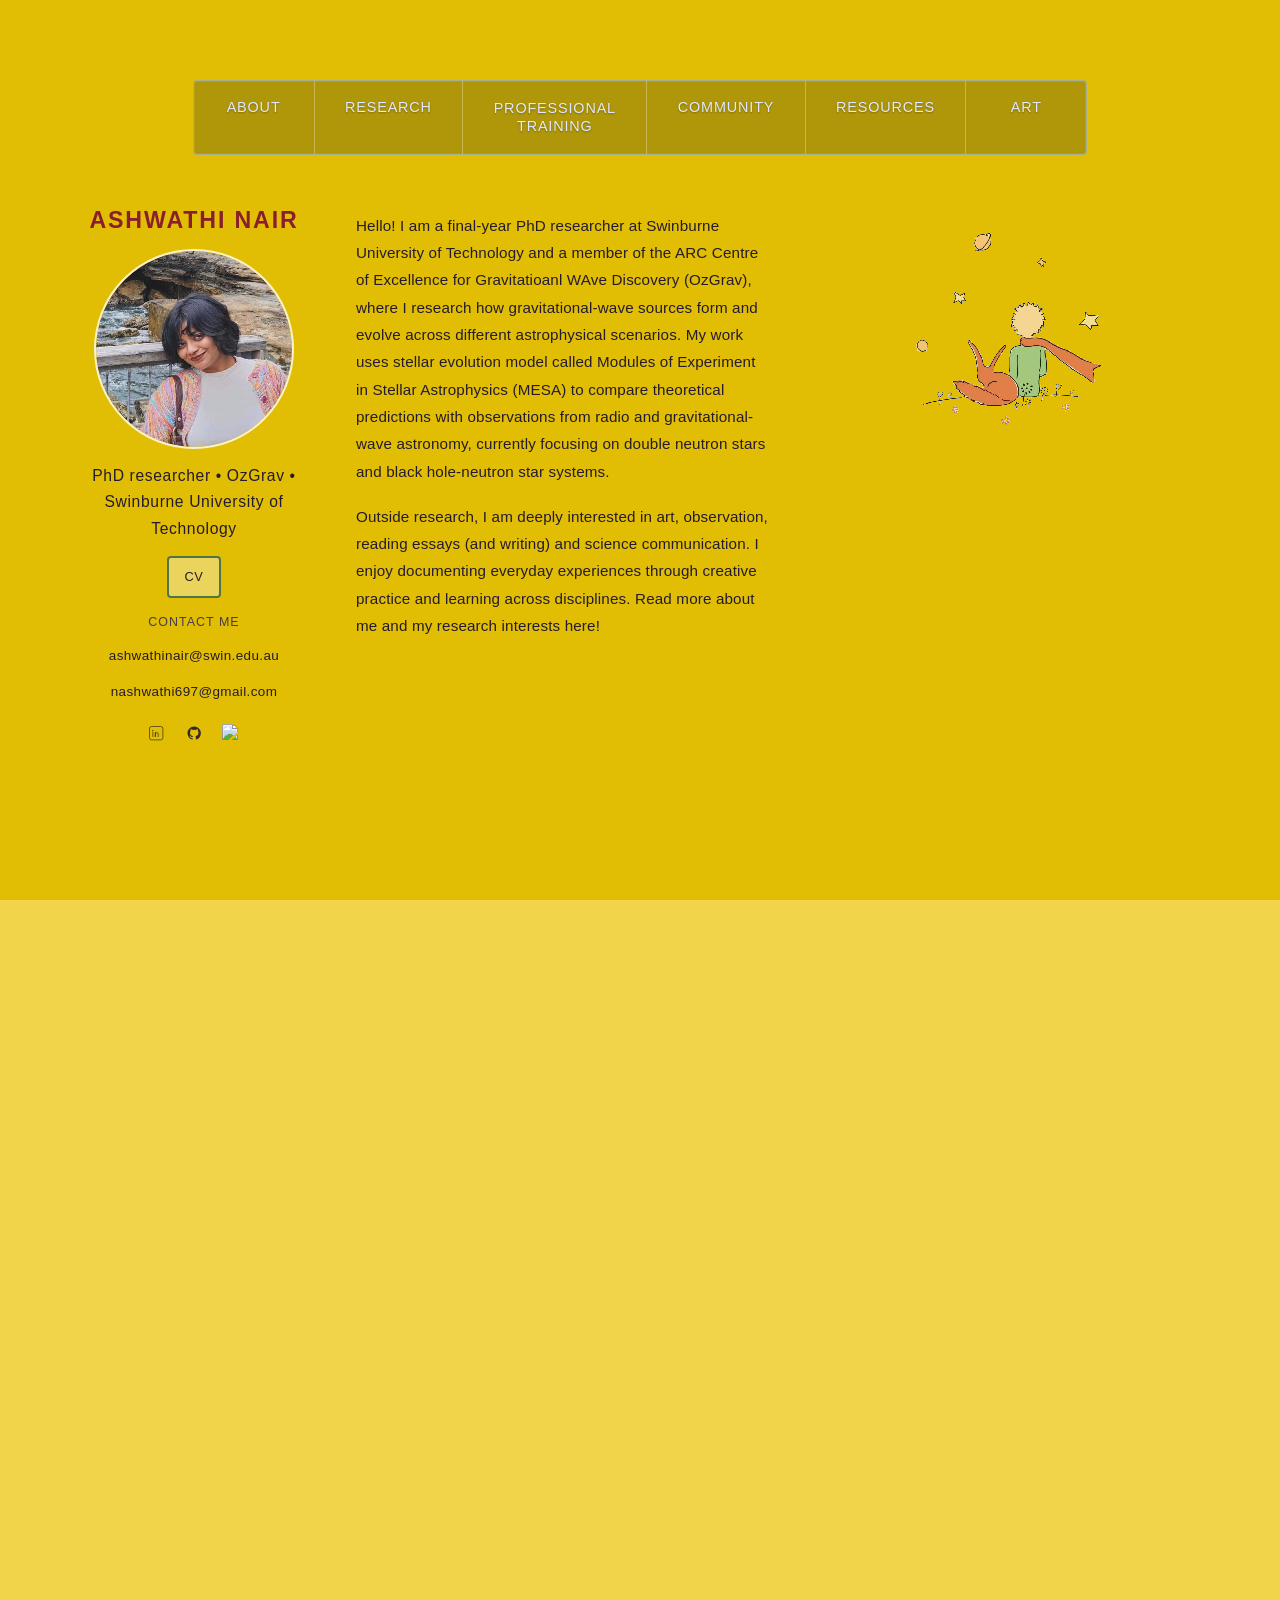
==== index.html @ 73f726fd "reduced delay of the background, changed background of little prince" ====
<!DOCTYPE HTML>
<html lang="en">

<head>
  <meta charset="utf-8" />
  <meta name="viewport" content="width=device-width, initial-scale=1" />
  <title>Ashwathi Nair | PhD Researcher</title>
  <link rel="stylesheet" href="assets/css/main.css" />
  <noscript>
    <link rel="stylesheet" href="assets/css/noscript.css" />
  </noscript>
  <link href="https://fonts.googleapis.com/css2?family=Press+Start+2P&display=swap" rel="stylesheet">
</head>

<body class="is-preload">

  <a class="skip-link" href="#main">Skip to main content</a>

  <div id="wrapper">

    <!-- ========== HEADER ========== -->
    <header id="header">

      <!-- top navigation bar: single horizontal line, top-center -->
      <nav class="top-nav" aria-label="Primary navigation">
        <ul>
          <li><a href="#about">About</a></li>
          <li><a href="#research">Research</a></li>
          <li><a href="#professional-training">Professional<br />Training</a></li>
          <li><a href="#community">Community</a></li>
          <li><a href="#resources">Resources</a></li>
          <li><a href="#art">Art</a></li>
        </ul>
      </nav>

    </header>

    <!-- ========== LANDING CONTENT ========== -->
    <!-- This whole block is hidden automatically (via CSS, body.is-article-visible)
         whenever the Research / Community / Art / Contact panel is open. -->
    <div class="landing-grid">

      <!-- LEFT: photo, name, tagline, About Me text -->
      <div class="landing-left">

        <div class="profile-wrap">
          <div class="profile-block">
            <h1>Ashwathi Nair</h1>
            <div class="logo">
              <img src="images/edited-photo.png" alt="Ashwathi Nair" />
            </div>
            <p class="tagline">PhD researcher &bull; OzGrav &bull; Swinburne University of Technology</p>

            <a class="cv-button" href="documents/CV_Website.pdf" target="_blank" rel="noopener noreferrer">
              CV
            </a>

            <p class="landing-contact-label">Contact me</p>
            <a class="landing-email-link" href="mailto:nashwathi697@gmail.com">ashwathinair@swin.edu.au</a>
            <a class="landing-email-link" href="mailto:nashwathi697@gmail.com">nashwathi697@gmail.com</a>

            <div class="landing-contact-row" aria-label="Contact links">
              <a href="https://www.linkedin.com/in/ashwathi-nair0" aria-label="LinkedIn">
                <svg viewBox="0 0 44 44" fill="none">
                  <rect x="6" y="6" width="32" height="32" rx="5" stroke="currentColor" stroke-width="1.5"
                    fill="none" />
                  <line x1="14" y1="20" x2="14" y2="30" stroke="currentColor" stroke-width="1.5"
                    stroke-linecap="round" />
                  <circle cx="14" cy="16" r="1.5" fill="currentColor" />
                  <path d="M20 30v-6c0-2 1.5-3.5 3.5-3.5S27 22 27 24v6" stroke="currentColor" stroke-width="1.5"
                    stroke-linecap="round" fill="none" />
                  <line x1="20" y1="20" x2="20" y2="30" stroke="currentColor" stroke-width="1.5"
                    stroke-linecap="round" />
                </svg>
              </a>
              <a href="https://github.com/nair-ashwathi" aria-label="GitHub">
                <svg viewBox="0 0 44 44" fill="none">
                  <path
                    d="M22 6C13.2 6 6 13.2 6 22c0 7.1 4.6 13.1 11 15.2.8.1 1.1-.3 1.1-.8v-2.8c-4.5 1-5.4-2.1-5.4-2.1-.7-1.8-1.8-2.3-1.8-2.3-1.5-1 .1-1 .1-1 1.6.1 2.5 1.7 2.5 1.7 1.4 2.4 3.7 1.7 4.7 1.3.1-1 .6-1.7 1-2.1-3.6-.4-7.3-1.8-7.3-7.9 0-1.7.6-3.2 1.6-4.3-.2-.4-.7-2 .2-4.2 0 0 1.3-.4 4.4 1.6a15 15 0 018 0c3-2 4.4-1.6 4.4-1.6.9 2.2.3 3.8.2 4.2 1 1.1 1.6 2.6 1.6 4.3 0 6.1-3.7 7.5-7.3 7.9.6.5 1.1 1.5 1.1 3v4.4c0 .4.3.9 1.1.8C33.4 35.1 38 29.1 38 22c0-8.8-7.2-16-16-16z"
                    fill="currentColor" opacity="0.9" />
                </svg>
              </a>
              <a href="https://bsky.app/profile/ashwathinair.bsky.social" aria-label="Bluesky">
                <img class="bluesky-logo" src="https://upload.wikimedia.org/wikipedia/commons/7/7a/Bluesky_Logo.svg"
                  alt="Bluesky" />
              </a>
            </div>
          </div>

          <section class="landing-about">
            <p>
              Hello! I am a final-year PhD researcher at Swinburne University of Technology and a member of the ARC Centre 
              of Excellence for Gravitatioanl WAve Discovery (OzGrav),
              where I research how gravitational-wave sources form and evolve across different astrophysical scenarios.
              My work uses stellar evolution model called Modules of Experiment in Stellar Astrophysics (MESA) to compare theoretical 
              predictions with observations from radio
              and gravitational-wave astronomy, currently focusing on double neutron stars and black hole-neutron star
              systems.
            </p>
            <p>
              Outside research, I am deeply interested in art, observation, reading essays (and writing) and science
              communication. I enjoy
              documenting everyday experiences through creative practice and learning across disciplines.
              Read more about me and my research interests here!
            </p>
          </section>
        </div>

      </div>

      <!-- RIGHT: illustration -->
      <div class="landing-right">
        <div class="illus-panel">
          <img src="images/petit-prince-une_orig.png" alt="Illustration from The Little Prince" />
        </div>
      </div>

    </div>

    <!-- ========== MAIN ARTICLES ========== -->
    <main id="main" tabindex="-1">

      <!-- ABOUT -->
      <article id="about" aria-labelledby="about-title" tabindex="-1">
        <h2 id="about-title" class="major">About</h2>
        <div id="about-content"></div>
      </article>

      <!-- RESEARCH -->
      <article id="research" aria-labelledby="research-title" tabindex="-1">
        <h2 id="research-title" class="major">Research</h2>
        <p>My research focuses on stellar astrophysics, binary evolution, and gravitational wave sources.</p>
        <div class="proj-grid">
          <button class="proj-card" type="button" onclick="openDetail(this)"
            aria-label="Read more about Formation of Double Neutron Stars"
            data-title="Formation of Double Neutron Stars"
            data-detail-html="Full description of your DNS formation research goes here.">
            <div class="proj-body">
              <div class="proj-thumb" style="background-image: url('images/Astronomy.jpg');" role="img"
                aria-label="Astronomy image"></div>
              <p class="proj-name proj-name-long">Formation of<br />Double Neutron Stars</p>
              <span class="read-more">read more →</span>
            </div>
          </button>
          <button class="proj-card" type="button" onclick="openDetail(this)"
            aria-label="Read more about Formation of Black Hole-Neutron Stars"
            data-title="Formation of Black Hole-Neutron Stars" data-detail-html="coming soon!">
            <div class="proj-body">
              <div class="proj-thumb" style="background-image: url('images/Astronomy.jpg');" role="img"
                aria-label="Astronomy image"></div>
              <p class="proj-name proj-name-long">Formation of<br />Black Hole-Neutron Stars</p>
              <span class="read-more">read more →</span>
            </div>
          </button>
          <button class="proj-card" type="button" onclick="openDetail(this)"
            aria-label="Read more about Double White Dwarfs" data-title="Double White Dwarfs"
            data-detail-html="coming soon!">
            <div class="proj-body">
              <div class="proj-thumb" style="background-image: url('images/Astronomy.jpg');" role="img"
                aria-label="Astronomy image"></div>
              <p class="proj-name">Double White Dwarfs</p>
              <span class="read-more">read more →</span>
            </div>
          </button>
        </div>

        <section class="presentation-section publications-section project-extras" aria-labelledby="publications-title">
          <h3 id="publications-title">Publications</h3>
          <ul class="publication-list">
            <li>
              <a href="https://doi.org/10.1093/mnras/staf1397" target="_blank" rel="noopener noreferrer">
                Formation of heavy double neutron stars I: Eddington-limited accretion for a 1.4 solar-mass neutron
                star at solar metallicity
              </a>
              <span>Ashwathi Nair and Simon Stevenson. <em>Monthly Notices of the Royal Astronomical Society</em>,
                2025.</span>
              <span>
                <a href="https://arxiv.org/abs/2508.15624" target="_blank"
                  rel="noopener noreferrer">arXiv:2508.15624</a>
                ·
                <a href="https://ui.adsabs.harvard.edu/abs/2025MNRAS.543..233N" target="_blank"
                  rel="noopener noreferrer">NASA ADS</a>
              </span>
            </li>
            <li>
              <a href="https://arxiv.org/abs/2608.17430" target="_blank" rel="noopener noreferrer">
                Formation of heavy double neutron stars II: the role of heavy first-born neutron stars and low
                metallicity
              </a>
              <span>Ashwathi Nair and Simon Stevenson. <em>arXiv preprint</em>, 2026.</span>
              <span>
                <a href="https://arxiv.org/abs/2608.17430" target="_blank"
                  rel="noopener noreferrer">arXiv:2608.17430</a>
              </span>
            </li>
          </ul>
        </section>

        <div class="presentation-section project-extras">
          <h3>Presentations &amp; Posters</h3>

          <section class="review-talks" aria-labelledby="review-talks-title">
            <h4 id="review-talks-title">My review talks</h4>
            <p> These presentations are a selected collection of a few of the talks
              that I have presented over the last 39 months of my PhD (2023-present).
              They collectively walk you through the work I have done so far and
              shows how my project has progressed over the last three years!</p>

            <div class="review-year">
              <h5>2023</h5>
              <a href="documents/conferences/2023_Evolution%20of%20helium%20star.pdf" target="_blank"
                rel="noopener noreferrer">
                Evolution of Helium Star (2023)
              </a>
              <a href="documents/conferences/2023_Formation%20of%20Binary%20Neutron%20Star.pdf" target="_blank"
                rel="noopener noreferrer">
                Formation of Binary Neutron Star (2023)
              </a>
            </div>

            <div class="review-year">
              <h5>2024</h5>
              <a href="documents/CoC_presentation_2024.pdf" target="_blank" rel="noopener noreferrer">
                Confirmation of Candidature (2024)
              </a>
            </div>

            <div class="review-year">
              <h5>2025</h5>
              <a href="documents/conferences/GRAmaldi.pdf" target="_blank" rel="noopener noreferrer">
                GR24 &amp; Amaldi16, Glasgow (2025)
              </a>
              <a href="documents/MCR%20presentation_2025.pdf" target="_blank" rel="noopener noreferrer">
                Mid Candidature Review(2025)
              </a>
              <a href="documents/conferences/2025_ANITA%20presentation.pdf" target="_blank" rel="noopener noreferrer">
                Australian National Institute for Theoretical Astrophysics (ANITA) conference, Canberra(2025)
              </a>
              <a href="documents/conferences/2025_COMPAS%20Meeting.pdf" target="_blank" rel="noopener noreferrer">
                COMPAS Meeting (2025)
              </a>
            </div>

            <div class="review-year">
              <h5>2026</h5>
              <a href="documents/DTR_presentation_2026.pdf" target="_blank" rel="noopener noreferrer">
                Draft Thesis Review (2026)
              </a>
              <a href="documents/conferences/2026_Waseda_University.pdf" target="_blank" rel="noopener noreferrer">
                Waseda University, Japan (2026)
              </a>
              <a href="documents/conferences/2026_Last_Pulsar_Coffee.pdf" target="_blank" rel="noopener noreferrer">
                Final (Latest) Pulsar Coffee (2026)
              </a>
            </div>
          </section>

          <section class="poster-links" aria-labelledby="poster-links-title">
            <h4 id="poster-links-title">Poster</h4>
            <a href="documents/Posters/OzGrav_Japan_Poster_2026%20(Posters%20(Portrait))%20-%20Poster.pdf"
              target="_blank" rel="noopener noreferrer">
              OzGrav and KAGRA Summer School Collaboration poster (2026)
            </a>
          </section>

        </div>

        <div class="detail-view" id="research-detail">
          <button class="back-btn" type="button" onclick="closeDetail('research-detail')">Back</button>
          <h3 class="detail-title"></h3>
          <p class="detail-body"></p>
        </div>
      </article>

      <!-- PROFESSIONAL TRAINING -->
      <article id="professional-training" aria-labelledby="professional-training-title" tabindex="-1">
        <h2 id="professional-training-title" class="major">Professional Training</h2>
        <div class="community-scroll">
          <section class="community-block">
            <!--h3>Schools and training experiences</h3>-->
            <p>
              Across my academic journey, I have attended a range of hands-on training
              opportunities that have helped me learn different softwares and codes
              that can be used to study different astrophysical scenarios.
              They have helped me gain better understanding of theoretical concepts and how
              a single problem can be approached in different ways using different tools to understand
              different elements of the problem!
              I have treasured them as little cool Pokémons to try and incorporate into my own
              research.

            </p>

            <p>
              Here I highlight a few schools that stayed with me and have made me think after the end of
              school.
            </p>
          </section>

          <section class="community-block">
            <h3>Gravitational Waves School ICTS, Banglore, India (2022)</h3>
            <p>
              I had an opportunity to attend the Summer school of
              Gravitational waves at the International Centre for Theoretical Sciences (ICTS-TIFR), Banglore.
              The school focused on two graduate-level courses- Stellar structure, evolution, collapse, and
              supernovae: By Dr. Bernhard Muller (Monash University, Australia); Compact binary evolution,
              rates, and population modeling: By Dr. Christopher Berry (University of Glasgow, UK). During
              the course of this summer school, I undertook a mini project on Hierarchical mergers. I chose the
              project for two reasons; Firstly, to understand the basic theory of hierarchical mergers and learn
              about different astrophysical scenarios in which the binaries would evolve, and about different
              formation channels of binary stellar-mass BHS. Secondly, it was executed to get familiar with
              different techniques used to approach a similar problem. This journey summed up, made me
              realize that the research problems I'm immensely interested in, and wish to work on are,
              ● Studying the astrophysics of the gravitational wave sources, working towards
              understanding massive stellar evolution, and evolutionary channels.
              ● Formation channels - Binary system evolution in isolation, its formation through
              dynamical interactions in globular clusters.
              ● Understanding the physical processes such as common envelope evolution, core-collapse
              supernova, and pair-instability with the help of Gravitational-wave observation.
              ● To understand how compact objects affect the geometry of gravitationally strong regions

              Funfact: This school was the one that made me realize that
              I absolutely love studying stellar astrophysics and that I wish to divert
              from theoretical general relativity to studing
              the formation channels of gravitational wave sources that gives me a nice balance of
              theory and observations. This helped me immensely to decide what research topic I wanted to pursue
              during my PhD and I found the right position and amazing supervisors!
            </p>
            <h3>Modules of Experiments in Stellar Astrophysics (MESA) Winter School, Sydney (2024)</h3>
            <h3>Phantom Smoothed Particle Hydrodynamics Code (2025)</h3>
            <p>

            </p>
            <h3>ICESUN Summer School: Binary Stars and Compact Objects, China (2025)/h3>
              <h3>POpulation SYnthesis with detailed binary evolution simulatiONs (POSYDON)(2025)</h3>

          </section>
        </div>
      </article>

      <!-- COMMUNITY -->
      <article id="community" aria-labelledby="community-title" tabindex="-1">
        <h2 id="community-title" class="major">Community</h2>
        <p>Teaching, outreach, and equity work that I care deeply about.</p>

        <div class="community-scroll">
          <section class="community-block">
            <h3>Teaching</h3>
            <p>
              Teaching little curious minds gives me so much joy. I have been a high school physics and maths lecturer
              for several years, and I continue to enjoy helping students build confidence in difficult concepts.
              As part of my PhD journey, I have also supervised short-term work experience students and supported
              early-career learners by mentoring them.
            </p>
            <div class="gallery">
              <button class="gallery-item" type="button" onclick="openLightbox(this, event)"
                aria-label="Enlarge Teaching photo 1">
                <img src="images/Teaching/20240712_103444.jpg" alt="Teaching photo 1" />
              </button>
              <button class="gallery-item" type="button" onclick="openLightbox(this, event)"
                aria-label="Enlarge Teaching photo 2">
                <img src="images/Teaching/20240712_103647.jpg" alt="Teaching photo 2" />
              </button>
              <button class="gallery-item" type="button" onclick="openLightbox(this, event)"
                aria-label="Enlarge Teaching photo 3">
                <img src="images/Teaching/20240712_105448.jpg" alt="Teaching photo 3" />
              </button>
              <button class="gallery-item" type="button" onclick="openLightbox(this, event)"
                aria-label="Enlarge Teaching photo 4">
                <img src="images/Teaching/20240712_110834.jpg" alt="Teaching photo 4" />
              </button>
              <button class="gallery-item" type="button" onclick="openLightbox(this, event)"
                aria-label="Enlarge Teaching photo 5">
                <img src="images/Teaching/20240712_112106.jpg" alt="Teaching photo 5" />
              </button>
              <button class="gallery-item" type="button" onclick="openLightbox(this, event)"
                aria-label="Enlarge Teaching photo 6">
                <img src="images/Teaching/20240712_112448.jpg" alt="Teaching photo 6" />
              </button>
              <button class="gallery-item" type="button" onclick="openLightbox(this, event)"
                aria-label="Enlarge Teaching photo 7">
                <img src="images/Teaching/20240712_154423.jpg" alt="Teaching photo 7" />
              </button>
            </div>
          </section>

          <section class="community-block">
            <h3>Outreach</h3>
            <p>
              Outreach is one of the most meaningful parts of my work. I enjoy creating spaces where science feels
              welcoming, approachable,accessible and exciting for broader audiences. Through public engagement and
              communication,
              I hope to make astrophysics more visible and more inclusive to the people who might one day become part of
              it. </p>
            <p>
              I am an Outreach Ambassador of the ARC Centre of Excellence for Gravitational Wave Discivery.
              As an outreach ambassador, I aim to bridge the gap between complex overgrowing astrophysical discoveries
              and the broader public.
              I have spent a significant amount of time during the forst two years of my PhD
              supporting and leading the 'Mission Gravity' outreach sessions in over 11+ schools in
              in Victoria, Australia. The main goal of this session was to introduce stellar astronomy
              and teach students how to use basic properties such as mass, tempertaure, wavelength, color of the star as
              a tool to learn about their changing outfits and personalities to understand what phase
              they are going through! Along with this I also conduct AstroTours for students of all ages
              to teach them more about telescopes, our solar system and the universe.

            </p>

            <p> Here are a few snippets from my outreach journey!</p>
            <div class="gallery">
              <button class="gallery-item" type="button" onclick="openLightbox(this, event)"
                aria-label="Enlarge Outreach photo 1">
                <img src="images/outreach1.jpg" alt="Outreach photo 1" />
              </button>
              <button class="gallery-item" type="button" onclick="openLightbox(this, event)"
                aria-label="Enlarge Outreach photo 2">
                <img src="images/outreach2.jpg" alt="Outreach photo 2" />
              </button>
              <button class="gallery-item" type="button" onclick="openLightbox(this, event)"
                aria-label="Enlarge Outreach photo 3">
                <img src="images/outreach3.jpg" alt="Outreach photo 3" />
              </button>
            </div>
            <div class="presentation-section outreach-presentation">
              <h4>AstroEdu Conference 2025</h4>
              <p>As an outreach ambassador of OzGrav, I along with my colleagues presented
                at the international AstroEdu conference in 2025. We highlighted how this
                programme was of a great benefit to PhD students and early career researchers to
                learn how to communicate their research to a broader audience. My main point was
                how this platforms offers a great opportunity to blur the lines between
                research accessible to researchers vs the knowledge that is accessible to the public or
                even to students. This brings the students closer to the cutting edge research and
                gives them the msot recent picture of the work going on in the field (simply by making
                it accessible and fun).
              </p>
              <a class="download-link" href="documents/conferences/AstroEdu%20presentation%20copy.pdf" target="_blank"
                rel="noopener noreferrer">
                Click here to view the AstroEdu presentation!
              </a>
            </div>
          </section>

          <section class="community-block">
            <h3>Equity, Diversity &amp; Inclusion</h3>
            <p>
              I am currently a student representative on the Equity, Diversity & Inclusion committee at the Centre for
              Astrophysics and Supercomputing. This work matters to me because I believe that strong research
              communities are built through care, representation, diversity and access.
              I have been currently working towards building a neurodivergent support group within our department
              by creating awareness and providing safe space and resources for the same.
            </p>
          </section>
        </div>
      </article>

      <!-- RESOURCES -->
      <article id="resources" aria-labelledby="resources-title" tabindex="-1">
        <h2 id="resources-title" class="major">Resources</h2>
        <p>Useful links and support materials for graduate study, accessibility, and community learning.</p>

        <div class="community-scroll">
          <section class="community-block">
            <h3>PhD</h3>
            <p>Coming soon.</p>
            <div class="resource-link-space"></div>
          </section>

          <section class="community-block">
            <h3>Visually Impaired</h3>
            <p>Coming soon.</p>
            <div class="resource-link-space"></div>
          </section>
        </div>
      </article>

      <!-- ART -->
      <article id="art" aria-labelledby="art-title" tabindex="-1">
        <h2 id="art-title" class="major">Art</h2>
        <p>
          I enjoy different forms of art and expressing myself through them. I find myself experiencing my surroundings
          overwhelmingly, which makes me want to capture those feelings through painting, photography, videography,
          and poetry.
        </p>

        <div class="art-scroll">
          <section class="art-block">
            <h3>Science Illustrations</h3>
            <div class="gallery science-gallery">
              <button class="gallery-item" type="button" onclick="openLightbox(this, event)"
                aria-label="Enlarge illustration of OB-type stars and binary evolution">
                <img src="images/OB-type%20stars.png" alt="Illustration of OB-type stars and binary evolution" />
              </button>
              <button class="gallery-item" type="button" onclick="openLightbox(this, event)"
                aria-label="Enlarge illustration of primary and secondary stars">
                <img src="images/primary.png" alt="Illustration of primary and secondary stars in a binary system" />
              </button>
              <button class="gallery-item" type="button" onclick="openLightbox(this, event)"
                aria-label="Enlarge science illustration from February 20, 2025">
                <img src="images/Screenshot%202025-02-20%20at%204.02.04%E2%80%AFpm.png"
                  alt="Science illustration from February 20, 2025" />
              </button>
            </div>
          </section>

          <section class="art-block">
            <h3>Visual Illustration</h3>
            <p>Coming soon.</p>
          </section>

          <section class="art-block">
            <h3>Poetry</h3>
            <p>
              A recording of a couple of open mic performances I have done.
            </p>
            <div class="poetry-videos">
              <div class="video-wrap poetry-video">
                <iframe src="https://www.youtube.com/embed/5Yhe7vueI-o?si=726pwaRGFy83Agt8" title="Poetry video 1"
                  allow="accelerometer; autoplay; clipboard-write; encrypted-media; gyroscope; picture-in-picture"
                  allowfullscreen>
                </iframe>
              </div>
              <div class="video-wrap poetry-video">
                <iframe src="https://www.youtube.com/embed/3M6waIBY_kM?si=gS6LUUjSn-zdTXVP" title="Poetry video 2"
                  allow="accelerometer; autoplay; clipboard-write; encrypted-media; gyroscope; picture-in-picture"
                  allowfullscreen>
                </iframe>
              </div>
            </div>
          </section>
        </div>
      </article>

      <!-- CONTACT -->
      <article id="contact" aria-labelledby="contact-title" tabindex="-1">
        <h2 id="contact-title" class="major">Contact</h2>
        <p>Find me on any of these platforms.</p>
        <div class="contact-grid">
          <a class="contact-card" href="mailto:nashwathi697@gmail.com">
            <div class="contact-icon">
              <svg viewBox="0 0 44 44" fill="none">
                <rect x="4" y="10" width="36" height="24" rx="3" stroke="white" stroke-width="1.5" fill="none" />
                <polyline points="4,10 22,26 40,10" stroke="white" stroke-width="1.5" fill="none" />
              </svg>
            </div>
            <p class="contact-name">Email</p>
            <p class="contact-handle">nashwathi697@gmail.com</p>
          </a>
          <a class="contact-card" href="https://bsky.app/profile/ashwathinair.bsky.social">
            <div class="contact-icon">
              <img class="bluesky-logo" src="https://upload.wikimedia.org/wikipedia/commons/7/7a/Bluesky_Logo.svg"
                alt="Bluesky" />
            </div>
            <p class="contact-name">Bluesky</p>
            <p class="contact-handle">@ashwathinair.bsky.social</p>
          </a>
          <a class="contact-card" href="https://instagram.com/yourhandle">
            <div class="contact-icon">
              <svg viewBox="0 0 44 44" fill="none">
                <rect x="8" y="8" width="28" height="28" rx="7" stroke="white" stroke-width="1.5" fill="none" />
                <circle cx="22" cy="22" r="7" stroke="white" stroke-width="1.5" fill="none" />
                <circle cx="31" cy="13" r="2" fill="white" />
              </svg>
            </div>
            <p class="contact-name">Instagram</p>
            <p class="contact-handle">@yourhandle</p>
          </a>
          <a class="contact-card" href="https://www.linkedin.com/in/ashwathi-nair0">
            <div class="contact-icon">
              <svg viewBox="0 0 44 44" fill="none">
                <rect x="6" y="6" width="32" height="32" rx="5" stroke="white" stroke-width="1.5" fill="none" />
                <line x1="14" y1="20" x2="14" y2="30" stroke="white" stroke-width="1.5" stroke-linecap="round" />
                <circle cx="14" cy="16" r="1.5" fill="white" />
                <path d="M20 30v-6c0-2 1.5-3.5 3.5-3.5S27 22 27 24v6" stroke="white" stroke-width="1.5"
                  stroke-linecap="round" fill="none" />
                <line x1="20" y1="20" x2="20" y2="30" stroke="white" stroke-width="1.5" stroke-linecap="round" />
              </svg>
            </div>
            <p class="contact-name">LinkedIn</p>
            <p class="contact-handle">Ashwathi Nair</p>
          </a>
          <a class="contact-card" href="https://github.com/nair-ashwathi">
            <div class="contact-icon">
              <svg viewBox="0 0 44 44" fill="none">
                <path
                  d="M22 6C13.2 6 6 13.2 6 22c0 7.1 4.6 13.1 11 15.2.8.1 1.1-.3 1.1-.8v-2.8c-4.5 1-5.4-2.1-5.4-2.1-.7-1.8-1.8-2.3-1.8-2.3-1.5-1 .1-1 .1-1 1.6.1 2.5 1.7 2.5 1.7 1.4 2.4 3.7 1.7 4.7 1.3.1-1 .6-1.7 1-2.1-3.6-.4-7.3-1.8-7.3-7.9 0-1.7.6-3.2 1.6-4.3-.2-.4-.7-2 .2-4.2 0 0 1.3-.4 4.4 1.6a15 15 0 018 0c3-2 4.4-1.6 4.4-1.6.9 2.2.3 3.8.2 4.2 1 1.1 1.6 2.6 1.6 4.3 0 6.1-3.7 7.5-7.3 7.9.6.5 1.1 1.5 1.1 3v4.4c0 .4.3.9 1.1.8C33.4 35.1 38 29.1 38 22c0-8.8-7.2-16-16-16z"
                  fill="white" opacity="0.85" />
              </svg>
            </div>
            <p class="contact-name">GitHub</p>
            <p class="contact-handle">nair-ashwathi</p>
          </a>
          <a class="contact-card" href="https://vsco.co/oumuamuamuamua/">
            <div class="contact-icon">
              <svg viewBox="0 0 44 44" fill="none">
                <circle cx="22" cy="22" r="15" stroke="white" stroke-width="1.5" fill="none" />
                <circle cx="22" cy="22" r="8" stroke="white" stroke-width="1.5" fill="none" />
                <circle cx="22" cy="22" r="3" fill="white" opacity="0.85" />
              </svg>
            </div>
            <p class="contact-name">VSCO</p>
            <p class="contact-handle">@oumuamuamuamua</p>
          </a>
        </div>
      </article>

    </main>
    <!-- end #main -->

    <!-- ========== FOOTER ========== -->
    <footer id="footer">
      <p class="copyright">&copy; Ashwathi Nair. Design: <a href="https://html5up.net">HTML5 UP</a>.</p>
    </footer>

  </div>
  <!-- end #wrapper -->

  <div id="bg"></div>

  <script src="assets/js/jquery.min.js"></script>
  <script src="assets/js/browser.min.js"></script>
  <script src="assets/js/breakpoints.min.js"></script>
  <script src="assets/js/util.js"></script>
  <script src="assets/js/main.js"></script>

  <script>
    function openLightbox(item, event) {
      if (event) {
        event.stopPropagation();
      }

      const img = item.querySelector('img');
      const previousFocus = document.activeElement;
      const lightbox = document.createElement('div');
      lightbox.className = 'lightbox open';
      lightbox.setAttribute('role', 'dialog');
      lightbox.setAttribute('aria-modal', 'true');
      lightbox.setAttribute('aria-label', img.alt || 'Enlarged image');
      lightbox.onclick = (e) => {
        if (e.target === lightbox) {
          lightbox.remove();
          previousFocus?.focus();
        }
      };

      const closeBtn = document.createElement('button');
      closeBtn.className = 'lightbox-close';
      closeBtn.type = 'button';
      closeBtn.textContent = '×';
      closeBtn.setAttribute('aria-label', 'Close enlarged image');
      closeBtn.onclick = (e) => {
        e.stopPropagation();
        lightbox.remove();
        previousFocus?.focus();
      };

      const image = document.createElement('img');
      image.src = img.src;
      image.alt = img.alt;

      lightbox.appendChild(closeBtn);
      lightbox.appendChild(image);
      document.body.appendChild(lightbox);
      closeBtn.focus();
      lightbox.addEventListener('keydown', (e) => {
        if (e.key === 'Escape') {
          closeBtn.click();
        }
      });
    }

    function openDetail(card) {
      const article = card.closest('article');
      const detailId = article.id + '-detail';
      const detail = document.getElementById(detailId);
      const grid = article.querySelector('.proj-grid');

      // hide intro content (paragraphs and headings above the grid)
      article.querySelectorAll(':scope > p, :scope > h2, :scope > span.image').forEach(el => {
        el.style.display = 'none';
      });

      detail.querySelector('.detail-title').textContent = card.dataset.title;
      const html = card.dataset.detailHtml;
      if (html) {
        detail.querySelector('.detail-body').innerHTML = html;
      } else {
        detail.querySelector('.detail-body').textContent = card.dataset.detail;
      }

      grid.classList.add('hidden');
      article.querySelectorAll('.project-extras').forEach(section => section.classList.add('hidden'));
      detail.classList.add('open');
      article.scrollTop = 0;

      // scroll panel back to top
      article.scrollTop = 0;
    }

    function closeDetail(id) {
      const detail = document.getElementById(id);
      const article = detail.closest('article');

      // restore intro content
      article.querySelectorAll(':scope > p, :scope > h2, :scope > span.image').forEach(el => {
        el.style.display = '';
      });

      article.querySelector('.proj-grid').classList.remove('hidden');
      article.querySelectorAll('.project-extras').forEach(section => section.classList.remove('hidden'));
      detail.classList.remove('open');
      article.scrollTop = 0;
    }
  </script>
  <script>
    fetch('content/about.html')
      .then(r => r.text())
      .then(html => {
        document.getElementById('about-content').innerHTML = html;
      });
  </script>

</body>

</html>
---- assets/css/main.css ----
/* This is where the Font Awesome fonts come from */
@import url(font-awesome.min.css);

/*
	Dimension by HTML5 UP
	html5up.net | @ajlkn
	Free for personal and commercial use under the CCA 3.0 license (html5up.net/license)
*/

html,
body,
div,
span,
applet,
object,
iframe,
h1,
h2,
h3,
h4,
h5,
h6,
p,
blockquote,
pre,
a,
abbr,
acronym,
address,
big,
cite,
code,
del,
dfn,
em,
img,
ins,
kbd,
q,
s,
samp,
small,
strike,
strong,
sub,
sup,
tt,
var,
b,
u,
i,
center,
dl,
dt,
dd,
ol,
ul,
li,
fieldset,
form,
label,
legend,
table,
caption,
tbody,
tfoot,
thead,
tr,
th,
td,
article,
aside,
canvas,
details,
embed,
figure,
figcaption,
footer,
header,
hgroup,
menu,
nav,
output,
ruby,
section,
summary,
time,
mark,
audio,
video {
	margin: 0;
	padding: 0;
	border: 0;
	font-size: 100%;
	font: inherit;
	vertical-align: baseline;
}

article,
aside,
details,
figcaption,
figure,
footer,
header,
hgroup,
menu,
nav,
section {
	display: block;
}

body {
	line-height: 1;
}

ol,
ul {
	list-style: none;
}

blockquote,
q {
	quotes: none;
}

blockquote:before,
blockquote:after,
q:before,
q:after {
	content: '';
	content: none;
}

table {
	border-collapse: collapse;
	border-spacing: 0;
}

body {
	-webkit-text-size-adjust: none;
}

mark {
	background-color: transparent;
	color: inherit;
}

input::-moz-focus-inner {
	border: 0;
	padding: 0;
}

input,
select,
textarea {
	-moz-appearance: none;
	-webkit-appearance: none;
	-ms-appearance: none;
	appearance: none;
}

@-ms-viewport {
	width: device-width;
}

@media screen and (max-width: 480px) {

	html,
	body {
		min-width: 320px;
	}

}

html {
	box-sizing: border-box;
}

*,
*:before,
*:after {
	box-sizing: inherit;
}

body {
	background: #f2d44b;
}

.skip-link {
	position: absolute;
	left: 1rem;
	top: -5rem;
	z-index: 10000;
	padding: 0.65rem 1rem;
	background: #ffffff;
	color: #241b2f;
	font-weight: 600;
}

.skip-link:focus {
	top: 1rem;
}

a:focus-visible,
button:focus-visible {
	outline: 3px solid #241b2f;
	outline-offset: 4px;
}

@media (prefers-reduced-motion: reduce) {
	html {
		scroll-behavior: auto;
	}

	*,
	*::before,
	*::after {
		animation-duration: 0.01ms !important;
		animation-iteration-count: 1 !important;
		transition-duration: 0.01ms !important;
	}
}

body.is-preload *,
body.is-preload *:before,
body.is-preload *:after {
	-moz-animation: none !important;
	-webkit-animation: none !important;
	-ms-animation: none !important;
	animation: none !important;
	-moz-transition: none !important;
	-webkit-transition: none !important;
	-ms-transition: none !important;
	transition: none !important;
}

/* Type */

html {
	font-size: 16pt;
}

@media screen and (max-width: 1680px) {

	html {
		font-size: 12pt;
	}

}

@media screen and (max-width: 736px) {

	html {
		font-size: 11pt;
	}

}

@media screen and (max-width: 360px) {

	html {
		font-size: 10pt;
	}

}

body,
input,
select,
textarea {
	color: #ffffff;
	font-family: "Gill Sans", "Gill Sans MT", "Trebuchet MS", sans-serif;
	font-weight: 300;
	font-size: 1rem;
	line-height: 1.65;
}

/* Here you can change how links (and all of the other basic elements) look */
a {
	-moz-transition: color 0.2s ease-in-out, background-color 0.2s ease-in-out, border-bottom-color 0.2s ease-in-out;
	-webkit-transition: color 0.2s ease-in-out, background-color 0.2s ease-in-out, border-bottom-color 0.2s ease-in-out;
	-ms-transition: color 0.2s ease-in-out, background-color 0.2s ease-in-out, border-bottom-color 0.2s ease-in-out;
	transition: color 0.2s ease-in-out, background-color 0.2s ease-in-out, border-bottom-color 0.2s ease-in-out;
	border-bottom: 0;
	text-decoration: none;
	color: inherit;
}

a:hover {
	border-bottom-color: transparent;
}

strong,
b {
	color: #ffffff;
	font-weight: 600;
}

em,
i {
	font-style: italic;
}

p {
	margin: 0 0 2rem 0;
}

body,
h1,
h2,
h3,
p,
a {
	font-family: "Gill Sans", "Gill Sans MT", "Trebuchet MS", sans-serif;
	line-height: 1.6;
}

p {
	font-size: 0.7rem;
}


h1,
h2,
h3,
h4,
h5,
h6 {
	color: #8b1e2d;
	font-weight: 600;
	line-height: 1.5;
	margin: 0 0 1rem 0;
	text-transform: uppercase;
	letter-spacing: 0.2rem;
}

h1 a,
h2 a,
h3 a,
h4 a,
h5 a,
h6 a {
	color: inherit;
	text-decoration: none;
}

h1.major,
h2.major,
h3.major,
h4.major,
h5.major,
h6.major {
	border-bottom: solid 1px #ffffff;
	width: -moz-max-content;
	width: -webkit-max-content;
	width: -ms-max-content;
	width: max-content;
	padding-bottom: 0.5rem;
	margin: 0 0 2rem 0;
}

h1 {
	font-size: 2.25rem;
	line-height: 1.3;
	letter-spacing: 0rem;
	font-family: "Gill Sans", "Gill Sans MT", "Trebuchet MS", sans-serif;
}

h2 {
	font-size: 1.5rem;
	line-height: 1.4;
	letter-spacing: 0.5rem;
}

h3 {
	font-size: 1rem;
}

h4 {
	font-size: 0.8rem;
}

h5 {
	font-size: 0.7rem;
}

h6 {
	font-size: 0.6rem;
}

/* 	
	media queries (@media) are what make web pages mobile friendly.
   	web pages with media queries "respond" to changes in the webpage width by
   	changing the styling of individual elements.

	When screens render the page with 736 pixels or less of width, then this
	CSS will overwrite the old CSS.

   	See here for more: https://www.w3schools.com/css/css3_mediaqueries_ex.asp
*/
@media screen and (max-width: 736px) {

	h1 {
		font-size: 1.75rem;
		line-height: 1.4;
	}

	h2 {
		font-size: 1.25em;
		line-height: 1.5;
	}

}

sub {
	font-size: 0.8rem;
	position: relative;
	top: 0.5rem;
}

sup {
	font-size: 0.8rem;
	position: relative;
	top: -0.5rem;
}

blockquote {
	border-left: solid 4px #ffffff;
	font-style: italic;
	margin: 0 0 2rem 0;
	padding: 0.5rem 0 0.5rem 2rem;
}

code {
	background: rgba(255, 255, 255, 0.075);
	border-radius: 4px;
	font-family: "Courier New", monospace;
	font-size: 0.9rem;
	margin: 0 0.25rem;
	padding: 0.25rem 0.65rem;
}

pre {
	-webkit-overflow-scrolling: touch;
	font-family: "Courier New", monospace;
	font-size: 0.9rem;
	margin: 0 0 2rem 0;
}

pre code {
	display: block;
	line-height: 1.75;
	padding: 1rem 1.5rem;
	overflow-x: auto;
}

hr {
	border: 0;
	border-bottom: solid 1px #ffffff;
	margin: 2.75rem 0;
}

.align-left {
	text-align: left;
}

.align-center {
	text-align: center;
}

.align-right {
	text-align: right;
}

/* Form */

form {
	margin: 0 0 2rem 0;
}

form> :last-child {
	margin-bottom: 0;
}

form>.fields {
	display: -moz-flex;
	display: -webkit-flex;
	display: -ms-flex;
	display: flex;
	-moz-flex-wrap: wrap;
	-webkit-flex-wrap: wrap;
	-ms-flex-wrap: wrap;
	flex-wrap: wrap;
	width: calc(100% + 3rem);
	margin: -1.5rem 0 2rem -1.5rem;
}

form>.fields>.field {
	-moz-flex-grow: 0;
	-webkit-flex-grow: 0;
	-ms-flex-grow: 0;
	flex-grow: 0;
	-moz-flex-shrink: 0;
	-webkit-flex-shrink: 0;
	-ms-flex-shrink: 0;
	flex-shrink: 0;
	padding: 1.5rem 0 0 1.5rem;
	width: calc(100% - 1.5rem);
}

form>.fields>.field.half {
	width: calc(50% - 0.75rem);
}

form>.fields>.field.third {
	width: calc(100%/3 - 0.5rem);
}

form>.fields>.field.quarter {
	width: calc(25% - 0.375rem);
}

@media screen and (max-width: 480px) {

	form>.fields {
		width: calc(100% + 3rem);
		margin: -1.5rem 0 2rem -1.5rem;
	}

	form>.fields>.field {
		padding: 1.5rem 0 0 1.5rem;
		width: calc(100% - 1.5rem);
	}

	form>.fields>.field.half {
		width: calc(100% - 1.5rem);
	}

	form>.fields>.field.third {
		width: calc(100% - 1.5rem);
	}

	form>.fields>.field.quarter {
		width: calc(100% - 1.5rem);
	}

}

label {
	color: #ffffff;
	display: block;
	font-size: 0.8rem;
	font-weight: 300;
	letter-spacing: 0.2rem;
	line-height: 1.5;
	margin: 0 0 1rem 0;
	text-transform: uppercase;
}

input[type="text"],
input[type="password"],
input[type="email"],
input[type="tel"],
select,
textarea {
	-moz-appearance: none;
	-webkit-appearance: none;
	-ms-appearance: none;
	appearance: none;
	-moz-transition: border-color 0.2s ease-in-out, box-shadow 0.2s ease-in-out, background-color 0.2s ease-in-out;
	-webkit-transition: border-color 0.2s ease-in-out, box-shadow 0.2s ease-in-out, background-color 0.2s ease-in-out;
	-ms-transition: border-color 0.2s ease-in-out, box-shadow 0.2s ease-in-out, background-color 0.2s ease-in-out;
	transition: border-color 0.2s ease-in-out, box-shadow 0.2s ease-in-out, background-color 0.2s ease-in-out;
	background-color: transparent;
	border-radius: 4px;
	border: solid 1px #ffffff;
	color: inherit;
	display: block;
	outline: 0;
	padding: 0 1rem;
	text-decoration: none;
	width: 100%;
}

input[type="text"]:invalid,
input[type="password"]:invalid,
input[type="email"]:invalid,
input[type="tel"]:invalid,
select:invalid,
textarea:invalid {
	box-shadow: none;
}

input[type="text"]:focus,
input[type="password"]:focus,
input[type="email"]:focus,
input[type="tel"]:focus,
select:focus,
textarea:focus {
	background: rgba(255, 255, 255, 0.075);
	border-color: #ffffff;
	box-shadow: 0 0 0 1px #ffffff;
}

select {
	background-image: url("data:image/svg+xml;charset=utf8,%3Csvg xmlns='http://www.w3.org/2000/svg' width='40' height='40' preserveAspectRatio='none' viewBox='0 0 40 40'%3E%3Cpath d='M9.4,12.3l10.4,10.4l10.4-10.4c0.2-0.2,0.5-0.4,0.9-0.4c0.3,0,0.6,0.1,0.9,0.4l3.3,3.3c0.2,0.2,0.4,0.5,0.4,0.9 c0,0.4-0.1,0.6-0.4,0.9L20.7,31.9c-0.2,0.2-0.5,0.4-0.9,0.4c-0.3,0-0.6-0.1-0.9-0.4L4.3,17.3c-0.2-0.2-0.4-0.5-0.4-0.9 c0-0.4,0.1-0.6,0.4-0.9l3.3-3.3c0.2-0.2,0.5-0.4,0.9-0.4S9.1,12.1,9.4,12.3z' fill='%23ffffff' /%3E%3C/svg%3E");
	background-size: 1.25rem;
	background-repeat: no-repeat;
	background-position: calc(100% - 1rem) center;
	height: 2.75rem;
	padding-right: 2.75rem;
	text-overflow: ellipsis;
}

select option {
	color: #ffffff;
	background: #1b1f22;
}

select:focus::-ms-value {
	background-color: transparent;
}

select::-ms-expand {
	display: none;
}

input[type="text"],
input[type="password"],
input[type="email"],
select {
	height: 2.75rem;
}

textarea {
	padding: 0.75rem 1rem;
}

input[type="checkbox"],
input[type="radio"] {
	-moz-appearance: none;
	-webkit-appearance: none;
	-ms-appearance: none;
	appearance: none;
	display: block;
	float: left;
	margin-right: -2rem;
	opacity: 0;
	width: 1rem;
	z-index: -1;
}

input[type="checkbox"]+label,
input[type="radio"]+label {
	text-decoration: none;
	-moz-user-select: none;
	-webkit-user-select: none;
	-ms-user-select: none;
	user-select: none;
	color: #ffffff;
	cursor: pointer;
	display: inline-block;
	font-size: 0.8rem;
	font-weight: 300;
	margin: 0 0 0.5rem 0;
	padding-left: 2.65rem;
	padding-right: 0.75rem;
	position: relative;
}

input[type="checkbox"]+label:before,
input[type="radio"]+label:before {
	-moz-osx-font-smoothing: grayscale;
	-webkit-font-smoothing: antialiased;
	font-family: FontAwesome;
	font-style: normal;
	font-weight: normal;
	text-transform: none !important;
}

input[type="checkbox"]+label:before,
input[type="radio"]+label:before {
	-moz-transition: border-color 0.2s ease-in-out, box-shadow 0.2s ease-in-out, background-color 0.2s ease-in-out;
	-webkit-transition: border-color 0.2s ease-in-out, box-shadow 0.2s ease-in-out, background-color 0.2s ease-in-out;
	-ms-transition: border-color 0.2s ease-in-out, box-shadow 0.2s ease-in-out, background-color 0.2s ease-in-out;
	transition: border-color 0.2s ease-in-out, box-shadow 0.2s ease-in-out, background-color 0.2s ease-in-out;
	border-radius: 4px;
	border: solid 1px #ffffff;
	content: '';
	display: inline-block;
	height: 1.65rem;
	left: 0;
	line-height: calc(1.58125rem + 0em);
	position: absolute;
	text-align: center;
	top: -0.125rem;
	width: 1.65rem;
}

input[type="checkbox"]:checked+label:before,
input[type="radio"]:checked+label:before {
	background: #ffffff !important;
	border-color: #ffffff !important;
	color: #1b1f22;
	content: '\f00c';
}

input[type="checkbox"]:focus+label:before,
input[type="radio"]:focus+label:before {
	background: rgba(255, 255, 255, 0.075);
	border-color: #ffffff;
	box-shadow: 0 0 0 1px #ffffff;
}

input[type="checkbox"]+label:before {
	border-radius: 4px;
}

input[type="radio"]+label:before {
	border-radius: 100%;
}

::-webkit-input-placeholder {
	color: rgba(255, 255, 255, 0.5) !important;
	opacity: 1.0;
}

:-moz-placeholder {
	color: rgba(255, 255, 255, 0.5) !important;
	opacity: 1.0;
}

::-moz-placeholder {
	color: rgba(255, 255, 255, 0.5) !important;
	opacity: 1.0;
}

:-ms-input-placeholder {
	color: rgba(255, 255, 255, 0.5) !important;
	opacity: 1.0;
}

.formerize-placeholder {
	color: rgba(255, 255, 255, 0.5) !important;
	opacity: 1.0;
}

/* Box */

.box {
	border-radius: 4px;
	border: solid 1px #ffffff;
	margin-bottom: 2rem;
	padding: 1.5em;
}

.box> :last-child,
.box> :last-child> :last-child,
.box> :last-child> :last-child> :last-child {
	margin-bottom: 0;
}

.box.alt {
	border: 0;
	border-radius: 0;
	padding: 0;
}

/* This changes what the icons look like */
.icon {
	text-decoration: none;
	border-bottom: none;
	position: relative;
}

.icon:before {
	-moz-osx-font-smoothing: grayscale;
	-webkit-font-smoothing: antialiased;
	font-family: FontAwesome;
	font-style: normal;
	font-weight: normal;
	text-transform: none !important;
}

.icon>.label {
	display: none;
}

/* This changes what an image looks like */
.image {
	border-radius: 4px;
	border: 0;
	display: inline-block;
	position: relative;
}

.image:before {
	pointer-events: none;
	background-image: url("../../images/overlay.png");
	background-color: rgba(19, 21, 25, 0.5);
	border-radius: 4px;
	content: '';
	display: block;
	height: 100%;
	left: 0;
	opacity: 0.5;
	position: absolute;
	top: 0;
	width: 100%;
}

.image img {
	border-radius: 4px;
	display: block;
}

.image.left,
.image.right {
	max-width: 40%;
}

.image.left img,
.image.right img {
	width: 100%;
}

.image.left {
	float: left;
	padding: 0 1.5em 1em 0;
	top: 0.25em;
}

.image.right {
	float: right;
	padding: 0 0 1em 1.5em;
	top: 0.25em;
}

.image.fit {
	display: block;
	margin: 0 0 2rem 0;
	width: 100%;
}

.image.fit img {
	width: 100%;
}

.image.main {
	display: block;
	margin: 2.5rem 0;
	width: 100%;
}

.image.main img {
	width: 100%;
}

@media screen and (max-width: 736px) {

	.image.main {
		margin: 2rem 0;
	}

}

@media screen and (max-width: 480px) {

	.image.main {
		margin: 1.5rem 0;
	}

}

/* List */

ol {
	list-style: decimal;
	margin: 0 0 2rem 0;
	padding-left: 1.25em;
}

ol li {
	padding-left: 0.25em;
}

ul {
	list-style: disc;
	margin: 0 0 2rem 0;
	padding-left: 1em;
}

ul li {
	padding-left: 0.5em;
}

ul.alt {
	list-style: none;
	padding-left: 0;
}

ul.alt li {
	border-top: solid 1px #ffffff;
	padding: 0.5em 0;
}

ul.alt li:first-child {
	border-top: 0;
	padding-top: 0;
}

dl {
	margin: 0 0 2rem 0;
}

dl dt {
	display: block;
	font-weight: 600;
	margin: 0 0 1rem 0;
}

dl dd {
	margin-left: 2rem;
}

/* Actions */

ul.actions {
	display: -moz-flex;
	display: -webkit-flex;
	display: -ms-flex;
	display: flex;
	cursor: default;
	list-style: none;
	margin-left: -1rem;
	padding-left: 0;
}

ul.actions li {
	padding: 0 0 0 1rem;
	vertical-align: middle;
}

ul.actions.special {
	-moz-justify-content: center;
	-webkit-justify-content: center;
	-ms-justify-content: center;
	justify-content: center;
	width: 100%;
	margin-left: 0;
}

ul.actions.special li:first-child {
	padding-left: 0;
}

ul.actions.stacked {
	-moz-flex-direction: column;
	-webkit-flex-direction: column;
	-ms-flex-direction: column;
	flex-direction: column;
	margin-left: 0;
}

ul.actions.stacked li {
	padding: 1.3rem 0 0 0;
}

ul.actions.stacked li:first-child {
	padding-top: 0;
}

ul.actions.fit {
	width: calc(100% + 1rem);
}

ul.actions.fit li {
	-moz-flex-grow: 1;
	-webkit-flex-grow: 1;
	-ms-flex-grow: 1;
	flex-grow: 1;
	-moz-flex-shrink: 1;
	-webkit-flex-shrink: 1;
	-ms-flex-shrink: 1;
	flex-shrink: 1;
	width: 100%;
}

ul.actions.fit li>* {
	width: 100%;
}

ul.actions.fit.stacked {
	width: 100%;
}

@media screen and (max-width: 480px) {

	ul.actions:not(.fixed) {
		-moz-flex-direction: column;
		-webkit-flex-direction: column;
		-ms-flex-direction: column;
		flex-direction: column;
		margin-left: 0;
		width: 100% !important;
	}

	ul.actions:not(.fixed) li {
		-moz-flex-grow: 1;
		-webkit-flex-grow: 1;
		-ms-flex-grow: 1;
		flex-grow: 1;
		-moz-flex-shrink: 1;
		-webkit-flex-shrink: 1;
		-ms-flex-shrink: 1;
		flex-shrink: 1;
		padding: 1rem 0 0 0;
		text-align: center;
		width: 100%;
	}

	ul.actions:not(.fixed) li>* {
		width: 100%;
	}

	ul.actions:not(.fixed) li:first-child {
		padding-top: 0;
	}

	ul.actions:not(.fixed) li input[type="submit"],
	ul.actions:not(.fixed) li input[type="reset"],
	ul.actions:not(.fixed) li input[type="button"],
	ul.actions:not(.fixed) li button,
	ul.actions:not(.fixed) li .button {
		width: 100%;
	}

	ul.actions:not(.fixed) li input[type="submit"].icon:before,
	ul.actions:not(.fixed) li input[type="reset"].icon:before,
	ul.actions:not(.fixed) li input[type="button"].icon:before,
	ul.actions:not(.fixed) li button.icon:before,
	ul.actions:not(.fixed) li .button.icon:before {
		margin-left: -0.5em;
	}

}

/* This changes what icons inside of an unordered list (ul) look like */
ul.icons {
	cursor: default;
	list-style: none;
	padding-left: 0;
}

ul.icons li {
	display: inline-block;
	padding: 0 0.75em 0 0;
}

ul.icons li:last-child {
	padding-right: 0;
}

ul.icons li a {
	border-radius: 100%;
	box-shadow: inset 0 0 0 1px #ffffff;
	display: inline-block;
	height: 2.25rem;
	line-height: 2.25rem;
	text-align: center;
	width: 2.25rem;
}

ul.icons li a:hover {
	background-color: rgba(255, 255, 255, 0.075);
}

ul.icons li a:active {
	background-color: rgba(255, 255, 255, 0.175);
}

/* Table */

.table-wrapper {
	-webkit-overflow-scrolling: touch;
	overflow-x: auto;
}

table {
	margin: 0 0 2rem 0;
	width: 100%;
}

table tbody tr {
	border: solid 1px #ffffff;
	border-left: 0;
	border-right: 0;
}

table tbody tr:nth-child(2n + 1) {
	background-color: rgba(255, 255, 255, 0.075);
}

table td {
	padding: 0.75em 0.75em;
}

table th {
	color: #ffffff;
	font-size: 0.9em;
	font-weight: 600;
	padding: 0 0.75em 0.75em 0.75em;
	text-align: left;
}

table thead {
	border-bottom: solid 2px #ffffff;
}

table tfoot {
	border-top: solid 2px #ffffff;
}

table.alt {
	border-collapse: separate;
}

table.alt tbody tr td {
	border: solid 1px #ffffff;
	border-left-width: 0;
	border-top-width: 0;
}

table.alt tbody tr td:first-child {
	border-left-width: 1px;
}

table.alt tbody tr:first-child td {
	border-top-width: 1px;
}

table.alt thead {
	border-bottom: 0;
}

table.alt tfoot {
	border-top: 0;
}

/* Button */

input[type="submit"],
input[type="reset"],
input[type="button"],
button,
.button {
	-moz-appearance: none;
	-webkit-appearance: none;
	-ms-appearance: none;
	appearance: none;
	-moz-transition: background-color 0.2s ease-in-out, color 0.2s ease-in-out;
	-webkit-transition: background-color 0.2s ease-in-out, color 0.2s ease-in-out;
	-ms-transition: background-color 0.2s ease-in-out, color 0.2s ease-in-out;
	transition: background-color 0.2s ease-in-out, color 0.2s ease-in-out;
	background-color: transparent;
	border-radius: 4px;
	border: 0;
	box-shadow: inset 0 0 0 1px #ffffff;
	color: #ffffff !important;
	cursor: pointer;
	display: inline-block;
	font-size: 0.8rem;
	font-weight: 300;
	height: 2.75rem;
	letter-spacing: 0.2rem;
	line-height: 2.75rem;
	outline: 0;
	padding: 0 1.25rem 0 1.35rem;
	text-align: center;
	text-decoration: none;
	text-transform: uppercase;
	white-space: nowrap;
}

input[type="submit"]:hover,
input[type="reset"]:hover,
input[type="button"]:hover,
button:hover,
.button:hover {
	background-color: rgba(255, 255, 255, 0.075);
}

input[type="submit"]:active,
input[type="reset"]:active,
input[type="button"]:active,
button:active,
.button:active {
	background-color: rgba(255, 255, 255, 0.175);
}

input[type="submit"].icon:before,
input[type="reset"].icon:before,
input[type="button"].icon:before,
button.icon:before,
.button.icon:before {
	margin-right: 0.5em;
}

input[type="submit"].fit,
input[type="reset"].fit,
input[type="button"].fit,
button.fit,
.button.fit {
	width: 100%;
}

input[type="submit"].small,
input[type="reset"].small,
input[type="button"].small,
button.small,
.button.small {
	font-size: 0.6rem;
	height: 2.0625rem;
	line-height: 2.0625rem;
}

input[type="submit"].primary,
input[type="reset"].primary,
input[type="button"].primary,
button.primary,
.button.primary {
	background-color: #ffffff;
	color: #f2d44b !important;
	font-weight: 600;
}

input[type="submit"].disabled,
input[type="submit"]:disabled,
input[type="reset"].disabled,
input[type="reset"]:disabled,
input[type="button"].disabled,
input[type="button"]:disabled,
button.disabled,
button:disabled,
.button.disabled,
.button:disabled {
	pointer-events: none;
	cursor: default;
	opacity: 0.25;
}

input[type="submit"],
input[type="reset"],
input[type="button"],
button {
	line-height: calc(2.75rem - 2px);
}

/* This changes what the background of your site looks like */
#bg {
	-moz-transform: scale(1.0);
	-webkit-transform: scale(1.0);
	-ms-transform: scale(1.0);
	transform: scale(1.0);
	-webkit-backface-visibility: hidden;
	position: fixed;
	top: 0;
	left: 0;
	width: 100%;
	height: 100vh;
	z-index: 1;
}

#bg:before,
#bg:after {
	content: '';
	display: block;
	position: absolute;
	top: 0;
	left: 0;
	width: 100%;
	height: 100%;
}

/* This sets the image the overlay on the background */
#bg:before {
	background-color: rgba(19, 21, 25, 0.16);
	background-image: none;
	background-size: auto;
	background-position: center;
	background-repeat: no-repeat;
	/* This sets the order of rendering. This will sit on top of all elements with z-index < 2 */
	z-index: 2;
}

/* This sets the content of the actual background */
#bg:after {
	-moz-transform: scale(1.0);
	-webkit-transform: scale(1.0);
	-ms-transform: scale(1.0);
	transform: scale(1.0);
	transition: none;
	position: fixed;
	top: 0;
	left: 0;
	width: 100%;
	height: 100%;
	background-color: #fbd405;
	/* ← pick your color */
}

/* We can change the background image here. */
/*background-image: url("../../images/relativity.jpg");
		background-position: center;
		background-size: cover;
		background-repeat: no-repeat;
		/* This sets the order of rendering. This will sit behind all elements with z-index > 1 */
z-index: 1;
}

body.is-article-visible #bg:after {
	-moz-transform: scale(1.0825);
	-webkit-transform: scale(1.0825);
	-ms-transform: scale(1.0825);
	transform: scale(1.0825);
	-moz-filter: blur(0.2rem);
	-webkit-filter: blur(0.2rem);
	-ms-filter: blur(0.2rem);
	filter: blur(0.2rem);
}

/* Wrapper */

#wrapper {
	display: -moz-flex;
	display: -webkit-flex;
	display: -ms-flex;
	display: flex;
	-moz-flex-direction: column;
	-webkit-flex-direction: column;
	-ms-flex-direction: column;
	flex-direction: column;
	-moz-align-items: center;
	-webkit-align-items: center;
	-ms-align-items: center;
	align-items: center;
	-moz-justify-content: space-between;
	-webkit-justify-content: space-between;
	-ms-justify-content: space-between;
	justify-content: space-between;
	position: relative;
	min-height: 100vh;
	width: 100%;
	padding: 4rem 2rem;
	z-index: 3;
}

#wrapper:before {
	content: '';
	display: block;
}

@media screen and (max-width: 1680px) {

	#wrapper {
		padding: 3rem 2rem;
	}

}

@media screen and (max-width: 736px) {

	#wrapper {
		padding: 2rem 1rem;
	}

}

@media screen and (max-width: 480px) {

	#wrapper {
		padding: 1rem;
	}

}

/* Header */

#header {
	display: -moz-flex;
	display: -webkit-flex;
	display: -ms-flex;
	display: flex;
	-moz-flex-direction: column;
	-webkit-flex-direction: column;
	-ms-flex-direction: column;
	flex-direction: column;
	-moz-align-items: center;
	-webkit-align-items: center;
	-ms-align-items: center;
	align-items: center;
	-moz-transition: -moz-transform 0.325s ease-in-out, -moz-filter 0.325s ease-in-out, opacity 0.325s ease-in-out;
	-webkit-transition: -webkit-transform 0.325s ease-in-out, -webkit-filter 0.325s ease-in-out, opacity 0.325s ease-in-out;
	-ms-transition: -ms-transform 0.325s ease-in-out, -ms-filter 0.325s ease-in-out, opacity 0.325s ease-in-out;
	transition: transform 0.325s ease-in-out, filter 0.325s ease-in-out, opacity 0.325s ease-in-out;
	background-image: -moz-radial-gradient(rgba(0, 0, 0, 0.25) 25%, rgba(0, 0, 0, 0) 55%);
	background-image: -webkit-radial-gradient(rgba(0, 0, 0, 0.25) 25%, rgba(0, 0, 0, 0) 55%);
	background-image: -ms-radial-gradient(rgba(0, 0, 0, 0.25) 25%, rgba(0, 0, 0, 0) 55%);
	background-image: radial-gradient(rgba(0, 0, 0, 0.25) 25%, rgba(0, 0, 0, 0) 55%);
	max-width: 100%;
	text-align: center;
}

#header>* {
	-moz-transition: opacity 0.325s ease-in-out;
	-webkit-transition: opacity 0.325s ease-in-out;
	-ms-transition: opacity 0.325s ease-in-out;
	transition: opacity 0.325s ease-in-out;
	position: relative;
	margin-top: 3.5rem;
}

#header>*:before {
	content: '';
	display: block;
	position: absolute;
	top: calc(-3.5rem - 1px);
	left: calc(50% - 1px);
	width: 1px;
	height: calc(3.5rem + 1px);
	background: #ffffff;
}

#header> :first-child {
	margin-top: 0;
}

#header> :first-child:before {
	display: none;
}

#header .logo {
	width: 5.5rem;
	height: 5.5rem;
	line-height: 5.5rem;
	border: solid 1px #ffffff;
	border-radius: 100%;
}

#header .logo .icon:before {
	font-size: 2rem;
}

#header .content {
	border-style: solid;
	border-color: #ffffff;
	border-top-width: 1px;
	border-bottom-width: 1px;
	max-width: 100%;
}

#header .content .inner {
	-moz-transition: max-height 0.75s ease, padding 0.75s ease, opacity 0.325s ease-in-out;
	-webkit-transition: max-height 0.75s ease, padding 0.75s ease, opacity 0.325s ease-in-out;
	-ms-transition: max-height 0.75s ease, padding 0.75s ease, opacity 0.325s ease-in-out;
	transition: max-height 0.75s ease, padding 0.75s ease, opacity 0.325s ease-in-out;
	-moz-transition-delay: 0.25s;
	-webkit-transition-delay: 0.25s;
	-ms-transition-delay: 0.25s;
	transition-delay: 0.25s;
	padding: 3rem 2rem;
	max-height: 40rem;
	overflow: hidden;
}

#header .content .inner> :last-child {
	margin-bottom: 0;
}

#header .content p {
	text-transform: uppercase;
	letter-spacing: 0.2rem;
	font-size: 1.25rem;
	line-height: 2;
	font-weight: bold;
	font-family: "Gill Sans", "Gill Sans MT", "Trebuchet MS", sans-serif;
}

#header nav ul {
	display: -moz-flex;
	display: -webkit-flex;
	display: -ms-flex;
	display: flex;
	margin-bottom: 0;
	list-style: none;
	padding-left: 0;
	border: solid 1px #ffffff;
	border-radius: 4px;
}

#header nav ul li {
	padding-left: 0;
	border-left: solid 1px #ffffff;
}

#header nav ul li:first-child {
	border-left: 0;
}

#header nav ul li a {
	display: block;
	min-width: 7.5rem;
	height: 2.75rem;
	line-height: 2.75rem;
	padding: 0 1.25rem 0 1.45rem;
	text-transform: uppercase;
	letter-spacing: 0.2rem;
	font-size: 0.9rem;
	border-bottom: 0;
	font-weight: normal;
}

#header nav ul li a:hover {
	background-color: rgba(255, 255, 255, 0.075);
}

#header nav ul li a:active {
	background-color: rgba(255, 255, 255, 0.175);
}

#header nav.use-middle:after {
	content: '';
	display: block;
	position: absolute;
	top: 0;
	left: calc(50% - 1px);
	width: 1px;
	height: 100%;
	background: #ffffff;
}

#header nav.use-middle ul li.is-middle {
	border-left: 0;
}

body.is-article-visible #header {
	-moz-transform: scale(0.95);
	-webkit-transform: scale(0.95);
	-ms-transform: scale(0.95);
	transform: scale(0.95);
	-moz-filter: blur(0.1rem);
	-webkit-filter: blur(0.1rem);
	-ms-filter: blur(0.1rem);
	filter: blur(0.1rem);
	opacity: 0;
}

body.is-preload #header .content .inner {
	max-height: 0;
	padding-top: 0;
	padding-bottom: 0;
	opacity: 0;
}

@media screen and (max-width: 980px) {

	#header .content p br {
		display: none;
	}

}

@media screen and (max-width: 736px) {

	#header>* {
		margin-top: 2rem;
	}

	#header>*:before {
		top: calc(-2rem - 1px);
		height: calc(2rem + 1px);
	}

	#header .logo {
		width: 4.75rem;
		height: 4.75rem;
		line-height: 4.75rem;
	}

	#header .logo .icon:before {
		font-size: 1.75rem;
	}

	#header .content .inner {
		padding: 2.5rem 1rem;
	}

	#header .content p {
		line-height: 1.875;
	}

}

@media screen and (max-width: 480px) {

	#header {
		padding: 1.5rem 0;
	}

	#header .content .inner {
		padding: 2.5rem 0;
	}

	#header nav ul {
		-moz-flex-direction: column;
		-webkit-flex-direction: column;
		-ms-flex-direction: column;
		flex-direction: column;
		min-width: 10rem;
		max-width: 100%;
	}

	#header nav ul li {
		border-left: 0;
		border-top: solid 1px #ffffff;
	}

	#header nav ul li:first-child {
		border-top: 0;
	}

	#header nav ul li a {
		height: 3rem;
		line-height: 3rem;
		min-width: 0;
		width: 100%;
	}

	#header nav.use-middle:after {
		display: none;
	}

}

/* Main */

#main {
	-moz-flex-grow: 1;
	-webkit-flex-grow: 1;
	-ms-flex-grow: 1;
	flex-grow: 1;
	-moz-flex-shrink: 1;
	-webkit-flex-shrink: 1;
	-ms-flex-shrink: 1;
	flex-shrink: 1;
	display: -moz-flex;
	display: -webkit-flex;
	display: -ms-flex;
	display: flex;
	-moz-align-items: center;
	-webkit-align-items: center;
	-ms-align-items: center;
	align-items: center;
	-moz-justify-content: center;
	-webkit-justify-content: center;
	-ms-justify-content: center;
	justify-content: center;
	-moz-flex-direction: column;
	-webkit-flex-direction: column;
	-ms-flex-direction: column;
	flex-direction: column;
	position: relative;
	max-width: 100%;
	z-index: 3;
}

#main article {
	-moz-transform: translateY(0.25rem);
	-webkit-transform: translateY(0.25rem);
	-ms-transform: translateY(0.25rem);
	transform: translateY(0.25rem);
	-moz-transition: opacity 0.325s ease-in-out, -moz-transform 0.325s ease-in-out;
	-webkit-transition: opacity 0.325s ease-in-out, -webkit-transform 0.325s ease-in-out;
	-ms-transition: opacity 0.325s ease-in-out, -ms-transform 0.325s ease-in-out;
	transition: opacity 0.325s ease-in-out, transform 0.325s ease-in-out;
	padding: 4.5rem 2.5rem 2rem 2.5rem;
	position: relative;
	width: 72rem;
	max-width: 92vw;
	background: linear-gradient(180deg, #10233a 0%, #213d63 100%);
	border: solid 1px rgba(194, 220, 255, 0.45);
	border-radius: 4px;
	box-shadow: 0 0 0 1px rgba(255, 255, 255, 0.04) inset, 0 14px 40px rgba(4, 13, 29, 0.24);
	opacity: 0;
	overflow-y: auto;
	max-height: 85vh;
}

#main article.active {
	-moz-transform: translateY(0);
	-webkit-transform: translateY(0);
	-ms-transform: translateY(0);
	transform: translateY(0);
	opacity: 1;
}

#main article .close {
	display: block;
	position: absolute;
	top: 0;
	right: 0;
	width: 3rem;
	height: 3rem;
	cursor: pointer;
	text-indent: 4rem;
	overflow: hidden;
	white-space: nowrap;
}

#main article .close:before {
	-moz-transition: background-color 0.2s ease-in-out;
	-webkit-transition: background-color 0.2s ease-in-out;
	-ms-transition: background-color 0.2s ease-in-out;
	transition: background-color 0.2s ease-in-out;
	content: '';
	display: block;
	position: absolute;
	top: 0.6rem;
	left: 0.6rem;
	width: 1.8rem;
	height: 1.8rem;
	border-radius: 100%;
	background-position: center;
	background-image: url("data:image/svg+xml;charset=utf8,%3Csvg xmlns='http://www.w3.org/2000/svg' xmlns:xlink='http://www.w3.org/1999/xlink' width='20px' height='20px' viewBox='0 0 20 20' zoomAndPan='disable'%3E%3Cstyle%3Eline %7B stroke: %23ffffff%3B stroke-width: 1%3B %7D%3C/style%3E%3Cline x1='2' y1='2' x2='18' y2='18' /%3E%3Cline x1='18' y1='2' x2='2' y2='18' /%3E%3C/svg%3E");
	background-size: 13px 13px;
	background-repeat: no-repeat;
}

#main article .close:hover:before {
	background-color: rgba(255, 255, 255, 0.075);
}

#main article .close:active:before {
	background-color: rgba(255, 255, 255, 0.175);
}

@media screen and (max-width: 736px) {

	#main article {
		padding: 3.5rem 2rem 0.5rem 2rem;
	}

	#main article .close:before {
		top: 0.55rem;
		left: 0.55rem;
		width: 1.7rem;
		height: 1.7rem;
		background-size: 12px 12px;
	}

}

@media screen and (max-width: 480px) {

	#main article {
		padding: 3rem 1.5rem 0.5rem 1.5rem;
	}

}

/* Footer */

#footer {
	-moz-transition: -moz-transform 0.325s ease-in-out, -moz-filter 0.325s ease-in-out, opacity 0.325s ease-in-out;
	-webkit-transition: -webkit-transform 0.325s ease-in-out, -webkit-filter 0.325s ease-in-out, opacity 0.325s ease-in-out;
	-ms-transition: -ms-transform 0.325s ease-in-out, -ms-filter 0.325s ease-in-out, opacity 0.325s ease-in-out;
	transition: transform 0.325s ease-in-out, filter 0.325s ease-in-out, opacity 0.325s ease-in-out;
	width: 100%;
	max-width: 100%;
	margin-top: 2rem;
	text-align: center;
}

#footer .copyright {
	letter-spacing: 0.2rem;
	font-size: 0.6rem;
	opacity: 0.75;
	margin-bottom: 0;
	text-transform: uppercase;
}

body.is-article-visible #footer {
	-moz-transform: scale(0.95);
	-webkit-transform: scale(0.95);
	-ms-transform: scale(0.95);
	transform: scale(0.95);
	-moz-filter: blur(0.1rem);
	-webkit-filter: blur(0.1rem);
	-ms-filter: blur(0.1rem);
	filter: blur(0.1rem);
	opacity: 0;
}

body.is-preload #footer {
	opacity: 0;
}

/* Pixelate EVERYTHING */
body {
	image-rendering: pixelated;
	image-rendering: crisp-edges;
}

/* Disable smoothing */
* {
	image-rendering: pixelated;
	image-rendering: crisp-edges;
}

/* =====================================
   TYPOGRAPHY STACK
   ===================================== */

html,
body,
h1,
h2,
h3,
h4,
h5,
h6,
p,
span,
a,
li,
ul,
ol,
nav,
header,
footer,
article,
section,
div,
input,
textarea,
button {
	font-family: "Gill Sans", "Gill Sans MT", "Trebuchet MS", sans-serif !important;

	/* preserve consistent smoothing */
	-webkit-font-smoothing: antialiased !important;
	-moz-osx-font-smoothing: auto !important;
	font-smooth: auto !important;
}

/* Fix readability for body text */
p,
li {
	font-size: 0.8rem;
	line-height: 1.7;
	letter-spacing: 0.04em;
}

/* =====================================
   LANDING PAGE TYPOGRAPHY
   ===================================== */

#header,
#header .content,
#header .content .inner,
#header h1,
#header p,
#header span,
#header a {
	font-family: "Gill Sans", "Gill Sans MT", "Trebuchet MS", sans-serif !important;

	-webkit-font-smoothing: antialiased !important;
	-moz-osx-font-smoothing: auto !important;
	font-smooth: auto !important;
}

/* Landing page text sizing */
#header h1 {
	font-size: 1.2rem;
	letter-spacing: 0.08em;
}

#header p {
	font-size: 0.9rem;
	line-height: 1.7;
	letter-spacing: 0.04em;
}

/* =====================================
   Background transparency overlay
   ===================================== */

#bg::before {
	content: '';
	position: absolute;
	top: 0;
	left: 0;
	width: 100%;
	height: 100%;

	background: rgba(0, 0, 0, 0.10);
	z-index: 1;
}

/* =============================================
   PROJECT GRID
   ============================================= */

.proj-grid {
	display: grid;
	grid-template-columns: repeat(3, 1fr);
	gap: 1rem;
	margin-top: 1.5rem;
}

.proj-card {
	appearance: none;
	border: 1px solid rgba(255, 255, 255, 0.18);
	border-radius: 5px;
	overflow: hidden;
	cursor: pointer;
	transition: border-color 0.2s, transform 0.2s;
	background: rgba(255, 255, 255, 0.04);
	color: inherit;
	font: inherit;
	padding: 0;
	text-align: left;
	height: auto;
	line-height: normal;
}

.proj-card:hover {
	border-color: rgba(255, 255, 255, 0.55);
	transform: translateY(-4px);
}

.proj-thumb {
	width: 100%;
	aspect-ratio: 2/1;
	background-size: cover;
	background-position: center;
	background-color: rgba(255, 255, 255, 0.07);
}

.proj-body {
	padding: 0.75rem 0.9rem 0.85rem;
}

.proj-name {
	font-family: "Gill Sans", "Gill Sans MT", "Trebuchet MS", sans-serif !important;
	font-size: 0.59rem !important;
	color: #fff;
	letter-spacing: 0.08em;
	text-transform: uppercase;
	margin: 0 0 0.4rem !important;
	line-height: 1.7;
}

.proj-name-long {
	white-space: normal;
}

@media screen and (max-width: 736px) {
	.proj-name-long {
		font-size: 0.52rem !important;
		letter-spacing: 0.03em;
	}
}

.proj-desc {
	font-family: "Gill Sans", "Gill Sans MT", "Trebuchet MS", sans-serif !important;
	font-size: 0.82rem !important;
	color: rgba(255, 255, 255, 0.62);
	line-height: 1.6;
	font-weight: 300;
	-webkit-font-smoothing: antialiased !important;
	-moz-osx-font-smoothing: auto !important;
	font-smooth: auto !important;
	margin: 0 !important;
}

.read-more {
	display: block;
	font-family: "Gill Sans", "Gill Sans MT", "Trebuchet MS", sans-serif !important;
	font-size: 0.6rem !important;
	color: rgba(255, 255, 255, 0.4);
	letter-spacing: 0.08em;
	text-transform: uppercase;
	margin-top: 0.6rem;
}

/* =============================================
   DETAIL VIEW
   ============================================= */

.detail-view {
	display: none;
	margin-top: 0.5rem;
}

.detail-view.open {
	display: block;
}

.proj-grid.hidden {
	display: none;
}

.project-extras.hidden {
	display: none !important;
}

.back-btn {
	background: transparent;
	border: 1px solid rgba(255, 255, 255, 0.3);
	border-radius: 3px;
	color: rgba(255, 255, 255, 0.6);
	font-family: "Gill Sans", "Gill Sans MT", "Trebuchet MS", sans-serif !important;
	font-size: 0.86rem;
	height: 2.1rem !important;
	line-height: 2.1rem !important;
	padding: 0 0.75rem !important;
	letter-spacing: 0.1em;
	text-transform: uppercase;
	padding: 10px 18px;
	cursor: pointer;
	margin-bottom: 1.2rem;
	height: auto;
	line-height: 1.8;
	box-shadow: none;
	transition: background 0.15s;
}

.back-btn:hover {
	background: rgba(255, 255, 255, 0.08);
}

.detail-img-wrap {
	margin-bottom: 1.2rem;
}

.detail-img {
	width: 100%;
	border-radius: 4px;
	display: block;
	max-height: 280px;
	object-fit: cover;
}

.detail-title {
	font-family: "Gill Sans", "Gill Sans MT", "Trebuchet MS", sans-serif !important;
	font-size: 1.0rem !important;
	color: #fff;
	letter-spacing: 0.1em;
	text-transform: uppercase;
	margin-bottom: 0.85rem !important;
	line-height: 1.7;
}

.detail-body {
	font-family: "Gill Sans", "Gill Sans MT", "Trebuchet MS", sans-serif !important;
	font-size: 0.95rem !important;
	color: rgba(255, 255, 255, 0.82);
	line-height: 1.8;
	font-weight: 300;
	-webkit-font-smoothing: antialiased !important;
	-moz-osx-font-smoothing: auto !important;
	font-smooth: auto !important;
	margin: 0 !important;
}

/* =============================================
   CONTACT GRID
   ============================================= */

.contact-grid {
	display: grid;
	grid-template-columns: repeat(3, 1fr);
	gap: 1rem;
	margin-top: 1.5rem;
}

.contact-card {
	border: 1px solid rgba(255, 255, 255, 0.16);
	border-radius: 5px;
	padding: 1.4rem 1rem 1.2rem;
	display: flex;
	flex-direction: column;
	align-items: center;
	gap: 0.7rem;
	text-decoration: none;
	border-bottom: 1px solid rgba(255, 255, 255, 0.16) !important;
	transition: border-color 0.2s, transform 0.2s;
	background: rgba(255, 255, 255, 0.03);
}

.contact-card:hover {
	border-color: rgba(255, 255, 255, 0.5) !important;
	transform: translateY(-3px);
}

.contact-icon {
	width: 48px;
	height: 48px;
}

.contact-icon svg {
	width: 100%;
	height: 100%;
}

.contact-name {
	font-family: "Gill Sans", "Gill Sans MT", "Trebuchet MS", sans-serif !important;
	font-size: 0.34rem !important;
	color: #fff;
	letter-spacing: 0.1em;
	text-transform: uppercase;
	text-align: center;
	margin: 0 !important;
}

.contact-handle {
	font-family: "Gill Sans", "Gill Sans MT", "Trebuchet MS", sans-serif !important;
	font-size: 0.72rem !important;
	color: rgba(255, 255, 255, 0.48);
	text-align: center;
	margin: 0 !important;
	font-weight: 300;
	-webkit-font-smoothing: antialiased !important;
	font-smooth: auto !important;
}

/* =============================================
   HEADER: split layout (photo left, nav right)
   ============================================= */

#header {
	flex-direction: row !important;
	align-items: center !important;
	justify-content: center !important;
	gap: 2.5rem;
	text-align: center !important;
	background-image: none !important;
	padding: 2rem;
	max-width: 900px;
}

#header .logo {
	flex-shrink: 0;
	width: 150px;
	height: 150px;
	border-radius: 50%;
	overflow: hidden;
	border: solid 2px rgba(255, 255, 255, 0.8);
	line-height: unset;
}

#header .logo img {
	width: 100%;
	height: 100%;
	object-fit: cover;
	border-radius: 50%;
	display: block;
}

#header .right-panel {
	display: flex;
	flex-direction: column;
	gap: 1.2rem;
	align-items: center;
}

#header .content {
	border: none !important;
	text-align: center;
}

#header .content .inner {
	padding: 0 !important;
}

#header nav ul {
	flex-direction: column !important;
	border: solid 1px rgba(255, 255, 255, 0.6);
	border-radius: 4px;
	width: fit-content;
}

#header nav ul li {
	border-left: 0 !important;
	border-top: solid 1px rgba(255, 255, 255, 0.3);
}

#header nav ul li:first-child {
	border-top: 0;
}

#header nav ul li a {
	min-width: 160px;
}

/* ILLUSTRATION: frameless, floats on canvas */
.illus-panel {
	flex: 1;
	display: flex;
	align-items: center;
	justify-content: flex-end;
	pointer-events: none;
}

.illus-panel img,
.illus-panel svg {
	max-width: 260px;
	width: 100%;
	animation: floatY 4s ease-in-out infinite;
}

@keyframes floatY {

	0%,
	100% {
		transform: translateY(0);
	}

	50% {
		transform: translateY(-14px);
	}
}

/* =============================================
   RESPONSIVE
   ============================================= */

@media screen and (max-width: 736px) {
	#header {
		flex-direction: column !important;
		text-align: center !important;
		align-items: center !important;
	}

	#header nav ul {
		flex-direction: column !important;
	}

	.illus-panel {
		display: none;
	}

	.proj-grid,
	.contact-grid {
		grid-template-columns: 1fr 1fr;
	}
}

@media screen and (max-width: 480px) {

	.proj-grid,
	.contact-grid {
		grid-template-columns: 1fr;
	}
}

/* =============================================
   LANDING PAGE FIXES
   ============================================= */

/* 1. Remove the vertical connector lines from original theme */
#header>*:before {
	display: none !important;
}

/* 2. Remove the huge top margins the original theme adds between header children */
#header>* {
	margin-top: 0 !important;
}

/* 3. Fix name size and font */
#header h1 {
	font-family: "Gill Sans", "Gill Sans MT", "Trebuchet MS", sans-serif !important;
	font-size: 1.2rem !important;
	letter-spacing: 0.08em !important;
	line-height: 1.9 !important;
	margin-bottom: 0.6rem !important;
	text-align: center !important;
}

/* 4. Fix tagline size */
#header .content p {
	font-family: "Gill Sans", "Gill Sans MT", "Trebuchet MS", sans-serif !important;
	font-size: 1.0rem !important;
	letter-spacing: 0.1em !important;
	line-height: 1.9 !important;
	text-transform: uppercase !important;
	font-weight: bold !important;
	text-align: center !important;
}

/* 5. Remove border from content block */
#header .content {
	border: none !important;
}

/* 6. Widen header so illustration panel has room to appear */
#header {
	max-width: 95vw !important;
	width: 100% !important;
	padding: 2rem 3rem !important;
	margin: 0 auto !important;
	/* ← add this */
	justify-content: center !important;
	align-self: center !important;
}

/* 7. Make sure illus-panel shows and SVG floats */
.illus-panel {
	display: flex !important;
	flex: 1;
	align-items: center;
	justify-content: flex-end;
	min-width: 200px;
}

.illus-panel svg,
.illus-panel img {
	max-width: 220px;
	width: 100%;
	animation: floatY 4s ease-in-out infinite;
	opacity: 0.9;
}

/* =============================================
   READABLE FONT INSIDE ALL ARTICLES
   ============================================= */

/* Override pixel font for all article body content */
#main article p,
#main article li,
#main article span:not(.close):not(.read-more),
#main article .proj-desc,
#main article .detail-body,
#main article .contact-handle {
	font-family: "Gill Sans", "Gill Sans MT", "Trebuchet MS", sans-serif !important;
	font-size: 1rem !important;
	line-height: 1.75 !important;
	font-weight: 300 !important;
	letter-spacing: 0.01em !important;
	-webkit-font-smoothing: antialiased !important;
	-moz-osx-font-smoothing: auto !important;
	font-smooth: auto !important;
}

#main article a {
	font-weight: 600 !important;
}

/* Keep headings and labels inside articles using the same Gill Sans stack */
#main article h1,
#main article h2,
#main article h3,
#main article h4,
#main article h5,
#main article h6,
#main article .proj-name,
#main article .contact-name,
#main article .read-more,
#main article .back-btn,
#main article .detail-title {
	font-family: "Gill Sans", "Gill Sans MT", "Trebuchet MS", sans-serif !important;
	color: #ffffff !important;
	-webkit-font-smoothing: antialiased !important;
}

/* Slightly larger article heading */
#main article h2.major {
	font-size: 1.95rem !important;
	letter-spacing: 0.15em !important;
	border-bottom: 0 !important;
	padding-bottom: 0 !important;
	width: auto !important;
}

/* =============================================
   BIGGER PROFILE PHOTO
   ============================================= */

#header .logo {
	width: 200px !important;
	height: 200px !important;
}

#header .logo img {
	width: 100% !important;
	height: 100% !important;
	object-fit: cover !important;
	border-radius: 50% !important;
}

/* About / article intro paragraph */
#main article>p {
	font-family: "Gill Sans", "Gill Sans MT", "Trebuchet MS", sans-serif !important;
	font-size: 1rem !important;
	line-height: 1.8 !important;
	font-weight: 300 !important;
	letter-spacing: 0.01em !important;
	-webkit-font-smoothing: antialiased !important;
	font-smooth: auto !important;
}

/* Position back button top-left, level with the × */
.back-btn {
	position: absolute !important;
	top: 0.65rem !important;
	left: 0.65rem !important;
	margin: 0 !important;
	z-index: 10;
}

/* Add top padding to article so content doesn't hide under the buttons */
.detail-view.open {
	padding-top: 3rem;
}

/* =============================================
   GALLERY
   ============================================= */

.community-scroll,
.art-scroll {
	display: flex;
	flex-direction: column;
	gap: 1.5rem;
	max-height: 62vh;
	overflow-y: auto;
	padding-right: 0.4rem;
}

.community-block,
.art-block {
	border-top: solid 1px rgba(255, 255, 255, 0.18);
	padding-top: 1rem;
}

.community-block h3,
.art-block h3 {
	margin: 0 0 0.8rem 0;
	font-family: "Gill Sans", "Gill Sans MT", "Trebuchet MS", sans-serif !important;
	font-size: 1.25rem !important;
	letter-spacing: 0.08em !important;
	text-transform: uppercase;
}

.community-block p,
.art-block p {
	margin: 0 0 1rem 0;
}

.resource-link-space {
	min-height: 2.75rem;
	margin-top: 0.5rem;
	border: 1px dashed rgba(255, 255, 255, 0.22);
	border-radius: 0.35rem;
	background: rgba(255, 255, 255, 0.03);
}

.gallery {
	display: grid;
	grid-template-columns: repeat(3, minmax(0, 1fr));
	gap: 0.45rem;
	margin-top: 1rem;
}

.community-block .gallery {
	width: 90%;
	margin-right: auto;
	margin-left: auto;
}

.community-block:first-of-type .gallery {
	width: 80%;
	max-width: 44rem;
}

.presentation-section {
	margin-top: 1.75rem;
	padding-top: 1rem;
	border-top: solid 1px rgba(255, 255, 255, 0.18);
}

.presentation-section h3 {
	margin: 0 0 0.6rem 0;
	font-family: "Gill Sans", "Gill Sans MT", "Trebuchet MS", sans-serif !important;
	font-size: 1.25rem !important;
	letter-spacing: 0.08em !important;
	text-transform: uppercase;
}

.presentation-section p {
	margin: 0 0 1rem 0;
}

.review-talks,
.poster-links {
	margin-top: 1.5rem;
}

.review-talks h4,
.poster-links h4 {
	margin: 0 0 0.5rem 0;
	font-size: 1.05rem;
}

.review-talks>p {
	margin-bottom: 1rem;
}

.review-year {
	display: grid;
	gap: 0.35rem;
	margin-top: 1rem;
}

.review-year h5 {
	margin: 0;
	font-size: 0.8rem;
	letter-spacing: 0.08em;
	text-transform: uppercase;
}

.review-year a,
.poster-links a {
	display: block;
	width: fit-content;
	font-size: 0.95rem;
}

.presentation-detail-title {
	margin: 0.75rem 0;
	font-size: 1.25rem !important;
}

.presentation-detail-frame {
	display: block;
	width: 100%;
	height: 34rem;
	border: 1px solid rgba(255, 255, 255, 0.22);
	background: #ffffff;
}

.outreach-presentation {
	margin-top: 1.5rem;
}

.outreach-presentation iframe {
	display: block;
	width: 100%;
	height: 28rem;
	border: 0;
	background: #ffffff;
}

@media screen and (max-width: 736px) {
	.outreach-presentation iframe {
		height: 22rem;
	}
}

.publication-list {
	list-style: none;
	margin: 0;
	padding: 0;
}

.publication-list li {
	margin: 0 0 1.25rem 0;
	padding-left: 1rem;
	border-left: 2px solid rgba(194, 220, 255, 0.45);
}

.publication-list li:last-child {
	margin-bottom: 0;
}

.publication-list li>a:first-child {
	display: inline;
	font-weight: 600;
}

.publication-list li span {
	display: block;
	margin-top: 0.25rem;
	font-size: 0.85rem !important;
	line-height: 1.6 !important;
	color: rgba(255, 255, 255, 0.78);
}

.publication-list li span a {
	color: #dfe9ff;
}

.presentation-embed-wrap {
	width: 100%;
	max-width: 46rem;
	margin: 0.75rem 0 0.9rem 0;
	border: 1px solid rgba(255, 255, 255, 0.22);
	background: rgba(255, 255, 255, 0.03);
	border-radius: 0.45rem;
	overflow: hidden;
}

.presentation-embed-wrap iframe {
	width: 100%;
	min-height: 30rem;
	border: 0;
	display: block;
	background: #ffffff;
}

.download-link {
	display: inline-block;
	margin-top: 0.35rem;
	color: #ffffff;
	text-decoration: underline;
	font-weight: 600;
}

.download-link:hover {
	color: #d8e7ff;
}

.manual-thumb-grid {
	display: grid;
	grid-template-columns: repeat(2, minmax(0, 1fr));
	gap: 1rem;
	margin-top: 1rem;
}

.manual-thumb-card {
	border: 1px solid rgba(255, 255, 255, 0.2);
	border-radius: 0.5rem;
	background: rgba(255, 255, 255, 0.03);
	padding: 0.7rem;
}

.manual-thumb-card img {
	width: 100%;
	height: 12rem;
	object-fit: cover;
	border-radius: 0.35rem;
	display: block;
}

.manual-thumb-card p {
	margin: 0.65rem 0 0 0;
	font-size: 0.9rem;
}

.poetry-videos {
	display: grid;
	grid-template-columns: repeat(2, minmax(0, 1fr));
	gap: 1rem;
	margin-top: 0.75rem;
}

.video-wrap {
	margin-top: 0;
}

.video-wrap video,
.poetry-video iframe {
	width: 100%;
	aspect-ratio: 16 / 9;
	object-fit: contain;
	border-radius: 6px;
	display: block;
	border: 0;
}

@media screen and (max-width: 736px) {
	.poetry-videos {
		grid-template-columns: 1fr;
	}
}

.gallery-item {
	appearance: none;
	overflow: visible;
	aspect-ratio: 1 / 1;
	border-radius: 4px;
	cursor: pointer;
	width: 100%;
	min-width: 0;
	max-width: 100%;
	height: auto !important;
	line-height: normal;
	display: flex;
	flex-direction: column;
	gap: 0.5rem;
	border: 0;
	padding: 0;
	background: transparent;
	color: inherit;
	text-align: left;
}

.gallery-item img {
	width: 100%;
	height: auto;
	aspect-ratio: 1 / 1;
	object-fit: cover;
	transition: transform 0.3s ease;
}

.science-gallery .gallery-item {
	aspect-ratio: 4 / 3;
	overflow: hidden;
	display: grid;
	place-items: center;
	padding: 0;
	border: 0;
	border-radius: 0;
	background: transparent;
}

.science-gallery .gallery-item img {
	width: 100%;
	height: 100%;
	aspect-ratio: auto;
	object-fit: contain;
	background: transparent;
}

.art-caption {
	margin: 0 !important;
	font-size: 0.82rem !important;
	line-height: 1.5 !important;
	color: rgba(255, 255, 255, 0.88);
}

.gallery-item:hover img {
	transform: scale(1.05);
}

/* Lightbox */
.lightbox {
	display: none;
	position: fixed;
	top: 0;
	left: 0;
	width: 100%;
	height: 100%;
	background: rgba(0, 0, 0, 0.92);
	z-index: 9999;
	align-items: center;
	justify-content: center;
	cursor: pointer;
}

.lightbox.open {
	display: flex;
}

.lightbox-close {
	position: absolute;
	top: 1rem;
	right: 1rem;
	width: 2.6rem;
	height: 2.6rem;
	padding: 0;
	margin: 0;
	border: 0;
	border-radius: 50%;
	background: rgba(255, 255, 255, 0.18);
	color: #fff;
	font: 400 1.65rem/1 "Gill Sans", "Gill Sans MT", "Trebuchet MS", sans-serif;
	text-align: center;
	cursor: pointer;
	display: grid;
	place-items: center;
}

.lightbox img {
	max-width: 90vw;
	max-height: 90vh;
	object-fit: contain;
	border-radius: 4px;
}

@media screen and (max-width: 980px) {
	.gallery {
		grid-template-columns: repeat(2, 1fr);
	}
}

@media screen and (max-width: 736px) {
	.gallery {
		grid-template-columns: repeat(2, 1fr);
	}
}

@media screen and (max-width: 480px) {
	.gallery {
		grid-template-columns: repeat(2, minmax(0, 1fr));
	}

	.science-gallery {
		grid-template-columns: minmax(0, 1fr);
	}
}

/* =============================================
   NEW LANDING LAYOUT:
   - top nav bar, single line, top-center, slightly wide
   - 60/40 split: photo+name+tagline+About text (left)
     illustration (right)
   - the whole landing block hides automatically
     whenever a Research/Community/Art/Contact panel opens
   ============================================= */

/* smooth-scroll when the About link jumps to the section below */
html {
	scroll-behavior: smooth;
}

#header {
	flex-direction: column !important;
	align-items: center !important;
}

/* ---- top nav bar (wider items) ---- */
#header .top-nav {
	width: 100%;
	display: flex;
	justify-content: center;
	margin: 0 !important;
	position: relative;
}

#header .top-nav::before {
	content: '';
	position: absolute;
	top: -0.2rem;
	left: 50%;
	transform: translateX(-50%);
	width: min(74rem, 92vw);
	height: 2.9rem;
	pointer-events: none;
	opacity: 0.9;
	background:
		radial-gradient(circle at 10% 55%, rgba(255, 255, 255, 0.9) 0 1px, transparent 1.8px),
		radial-gradient(circle at 18% 22%, rgba(255, 243, 182, 0.8) 0 1.3px, transparent 2px),
		radial-gradient(circle at 32% 45%, rgba(255, 255, 255, 0.7) 0 1px, transparent 1.8px),
		radial-gradient(circle at 48% 18%, rgba(255, 255, 255, 0.85) 0 1.2px, transparent 2px),
		radial-gradient(circle at 68% 62%, rgba(255, 255, 255, 0.8) 0 1px, transparent 1.8px),
		radial-gradient(circle at 84% 30%, rgba(255, 233, 168, 0.8) 0 1.2px, transparent 2px),
		linear-gradient(120deg, transparent 0%, rgba(99, 124, 198, 0.18) 38%, rgba(236, 210, 120, 0.25) 48%, rgba(124, 157, 226, 0.18) 66%, transparent 100%);
	background-repeat: no-repeat;
	filter: blur(0.15px);
}

#header .top-nav ul {
	display: flex !important;
	flex-direction: row !important;
	flex-wrap: wrap;
	justify-content: center;
	list-style: none;
	margin: 0 !important;
	padding: 0;
	border: solid 1px rgba(160, 194, 236, 0.6);
	border-radius: 4px;
	width: fit-content;
	background: rgba(8, 17, 34, 0.22);
	box-shadow: 0 0 0 1px rgba(255, 255, 255, 0.05) inset;
}

#header .top-nav ul li {
	border-left: solid 1px rgba(255, 255, 255, 0.3) !important;
	border-top: 0 !important;
	border-bottom: 0 !important;
	padding-left: 0;
}

#header .top-nav ul li:first-child {
	border-left: 0 !important;
}

#header .top-nav ul li a {
	display: block;
	min-width: 7.5rem !important;
	height: auto !important;
	line-height: normal !important;
	padding: 1.15rem 1.9rem;
	font-family: "Gill Sans", "Gill Sans MT", "Trebuchet MS", sans-serif !important;
	font-size: 0.9rem;
	letter-spacing: 0.06em;
	text-transform: uppercase;
	text-align: center;
	white-space: nowrap;
	color: #dfe9ff;
	border-bottom: 0 !important;
	text-shadow: 0 1px 2px rgba(0, 0, 0, 0.3);
}

#header .top-nav ul li:nth-child(3) a {
	min-width: 11rem !important;
	line-height: 1.25 !important;
	white-space: normal;
}

@media screen and (max-width: 736px) {
	#header .top-nav ul {
		display: grid !important;
		grid-template-columns: repeat(3, minmax(0, 1fr));
		width: calc(100% - 1rem);
		overflow: visible;
	}

	#header .top-nav ul li {
		border: solid 1px rgba(255, 255, 255, 0.3) !important;
		margin: -0.5px 0 0 -0.5px;
		min-width: 0;
	}

	#header .top-nav ul li:nth-child(3n + 1) {
		margin-left: 0;
	}

	#header .top-nav ul li:nth-child(n + 4) {
		margin-top: 0;
	}

	#header .top-nav ul li a {
		min-width: 0 !important;
		padding: 0.75rem 0.25rem;
		font-size: 0.65rem;
	}

	#header .top-nav ul li:nth-child(3) a {
		min-width: 0 !important;
	}
}

/* ---- landing content ---- */
.landing-grid {
	display: grid;
	grid-template-columns: minmax(0, 1.7fr) minmax(0, 1fr);
	align-items: start;
	gap: 2rem;
	width: 100%;
	max-width: 1400px;
	margin: 1.4rem auto 0;
	padding: 0 2rem;
	position: relative;
	z-index: 3;
	color: #241b2f;
}

.landing-left {
	min-width: 0;
	display: flex;
	flex-direction: column;
	gap: 3rem;
}

.landing-right {
	min-width: 0;
	display: flex;
	justify-content: center;
	padding-top: 1rem;
}

/* This is the fix for the "About Me lingering on other pages" bug:
   the whole landing block (profile + About text + illustration)
   disappears whenever a Research/Community/Art/Contact panel is open. */
body.is-article-visible .landing-grid {
	display: none !important;
}

/* ---- profile block and About Me side-by-side on desktop ---- */
.profile-wrap {
	display: flex;
	align-items: flex-start;
	gap: 2rem;
	width: 100%;
	margin-top: -0.25rem;
}

.profile-block {
	display: flex;
	flex: 0 0 260px;
	flex-direction: column;
	align-items: center;
	gap: 0.85rem;
	text-align: center;
}

.profile-block h1 {
	margin: 0 !important;
	font-family: "Gill Sans", "Gill Sans MT", "Trebuchet MS", sans-serif !important;
	font-size: 1.45rem !important;
	letter-spacing: 0.08em !important;
	color: #8b1e2d !important;
}

.profile-block .logo {
	width: 200px !important;
	height: 200px !important;
	border-radius: 50%;
	overflow: hidden;
	border: solid 2px rgba(255, 255, 255, 0.8);
}

.profile-block .logo img {
	width: 100%;
	height: 100%;
	object-fit: cover;
	border-radius: 50%;
	display: block;
}

.profile-block .tagline {
	font-family: "Gill Sans", "Gill Sans MT", "Trebuchet MS", sans-serif !important;
	font-size: 0.98rem !important;
	letter-spacing: 0.04em !important;
	line-height: 1.7 !important;
	text-transform: none !important;
	font-weight: 400 !important;
	text-align: center !important;
	margin: 0 !important;
	color: #241b2f !important;
}

.cv-button {
	display: inline-block;
	padding: 0.55rem 0.95rem;
	border: 2px solid rgba(31, 91, 69, 0.78);
	border-radius: 4px;
	background: rgba(255, 255, 255, 0.35);
	color: #241b2f;
	font-size: 0.8rem;
	text-decoration: none;
	letter-spacing: 0.04em;
	transition: background 0.2s ease, transform 0.2s ease;
}

.cv-button:hover {
	background: rgba(255, 255, 255, 0.16);
	transform: translateY(-1px);
}

.landing-contact-row {
	display: flex;
	align-items: center;
	justify-content: center;
	gap: 0.55rem;
	margin-top: 0.05rem;
}

.landing-contact-row a {
	display: inline-flex;
	align-items: center;
	justify-content: center;
	width: 1.8rem;
	height: 1.8rem;
	color: #241b2f;
	border-radius: 50%;
	text-decoration: none;
}

.landing-contact-row svg {
	width: 1.15rem;
	height: 1.15rem;
}

.bluesky-logo {
	width: 1.15rem;
	height: 1.15rem;
	display: block;
}

.landing-contact-label {
	margin: 0 !important;
	font-size: 0.78rem !important;
	letter-spacing: 0.08em !important;
	text-transform: uppercase !important;
	color: #4a3b4d !important;
}

.landing-email-link {
	display: inline-block;
	margin: -0.1rem 0 0.15rem !important;
	color: #241b2f !important;
	font-size: 0.84rem !important;
	text-decoration: none;
	letter-spacing: 0.03em;
}

.landing-email-link:hover {
	text-decoration: underline;
}

/* ---- illustration, right column ---- */
.landing-right .illus-panel {
	display: flex;
	justify-content: center;
	width: 100%;
}

.landing-right .illus-panel img {
	width: 100%;
	max-width: 100%;
	height: auto;
	animation: none;
}

/* ---- About Me: always visible on the landing page ---- */
.landing-about {
	flex: 1 1 auto;
	width: 100%;
	text-align: left;
	padding-top: 0.4rem;
}

.landing-about h2.major {
	font-family: "Gill Sans", "Gill Sans MT", "Trebuchet MS", sans-serif !important;
	font-size: 1.78rem !important;
	letter-spacing: 0.12em !important;
	text-align: left;
	margin-bottom: 1.5rem !important;
}

.landing-about p {
	font-family: "Gill Sans", "Gill Sans MT", "Trebuchet MS", sans-serif !important;
	font-size: 0.95rem !important;
	line-height: 1.8 !important;
	font-weight: 300 !important;
	letter-spacing: 0.01em !important;
	-webkit-font-smoothing: antialiased !important;
	font-smooth: auto !important;
	margin-bottom: 1.1rem !important;
}

/* ---- responsive: stack into one column ---- */
@media screen and (max-width: 900px) {
	.landing-grid {
		grid-template-columns: minmax(0, 1fr);
		align-items: center;
		padding: 0 1.5rem;
		gap: 2.5rem;
	}

	.landing-left,
	.landing-right {
		width: 100%;
	}

	.profile-wrap {
		flex-direction: column;
		gap: 1.5rem;
	}

	.profile-block {
		flex-basis: auto;
		width: 100%;
	}

	.landing-about {
		text-align: left;
	}

	.landing-about h2.major {
		text-align: center;
	}
}
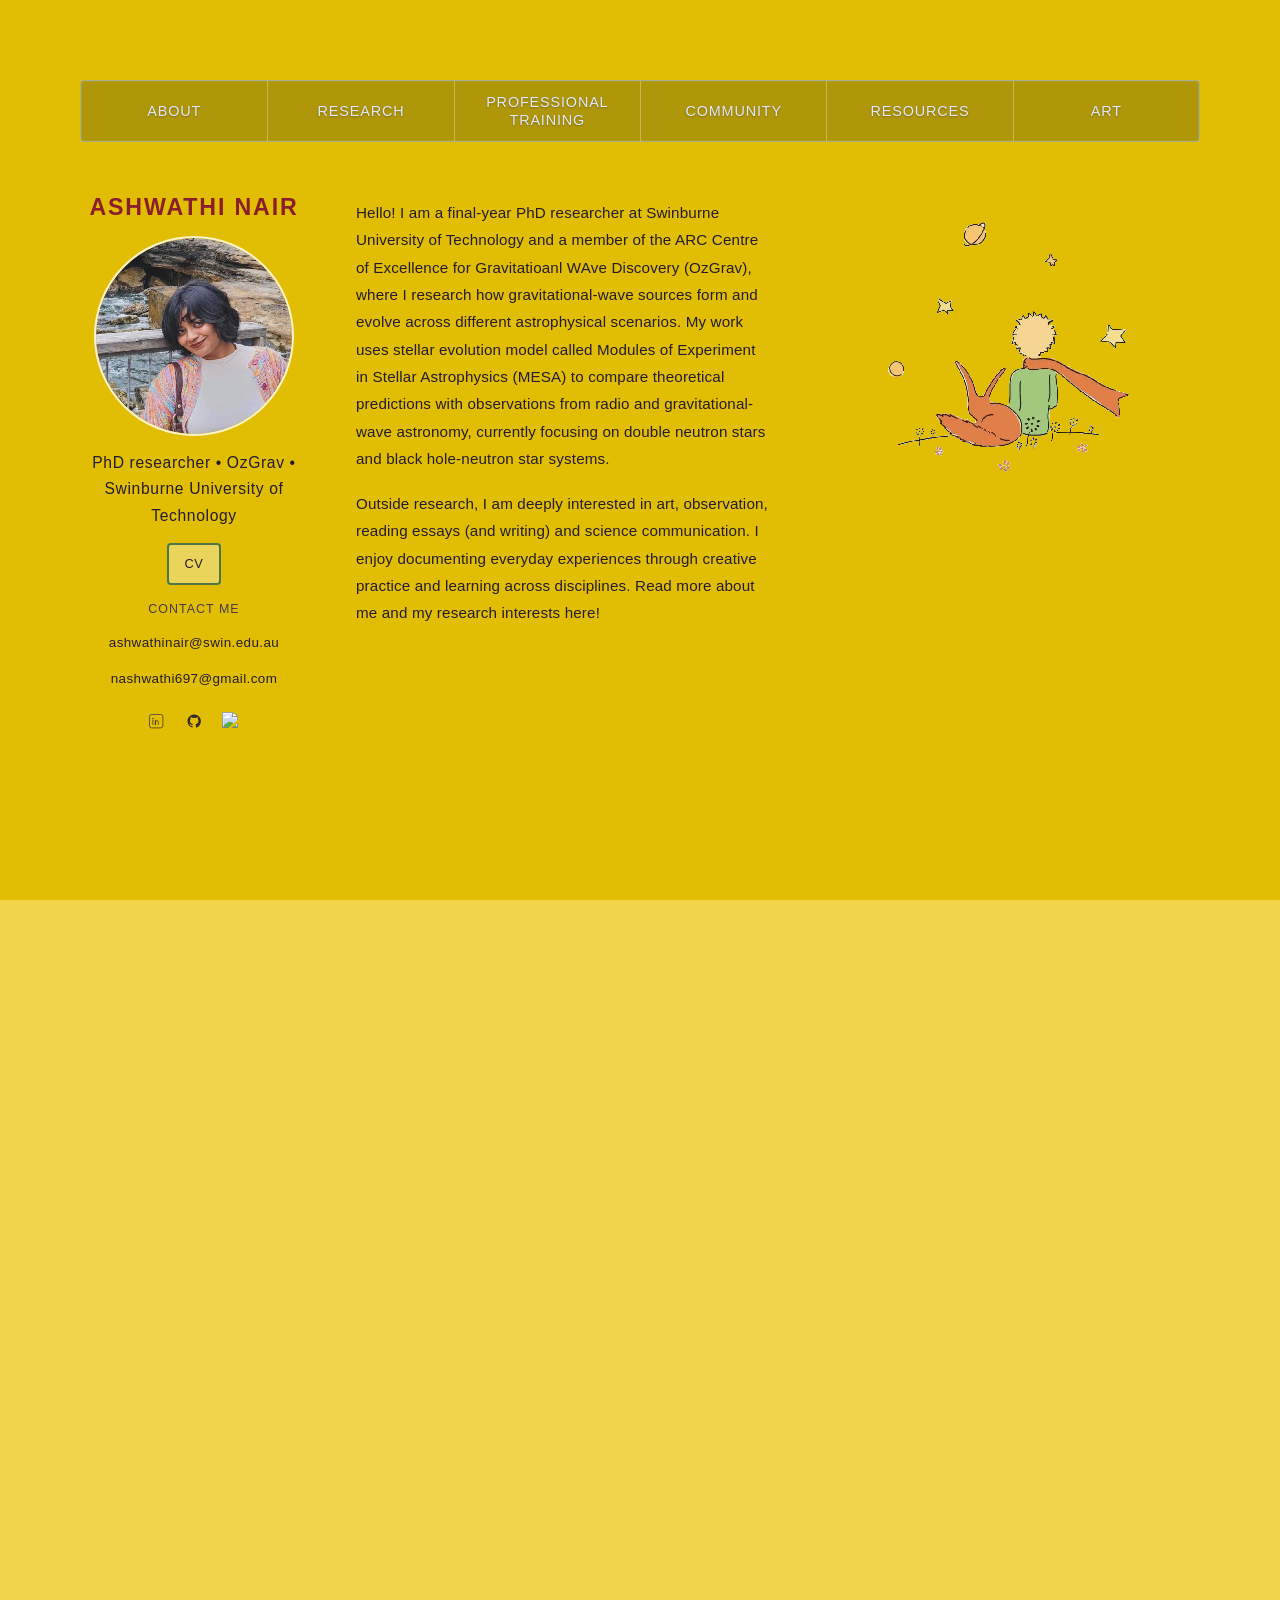
==== commit 5805540f: "reduced delay of the background, changed background of little prince" ====
--- a/index.html
+++ b/index.html
@@ -26,7 +26,7 @@
         <ul>
           <li><a href="#about">About</a></li>
           <li><a href="#research">Research</a></li>
-          <li><a href="#professional-training">Professional<br />Training</a></li>
+          <li><a href="#professional-training">Professional Training</a></li>
           <li><a href="#community">Community</a></li>
           <li><a href="#resources">Resources</a></li>
           <li><a href="#art">Art</a></li>
--- a/assets/css/main.css
+++ b/assets/css/main.css
@@ -2690,7 +2690,7 @@
 	appearance: none;
 	overflow: visible;
 	aspect-ratio: 1 / 1;
-	border-radius: 4px;
+	border-radius: 0;
 	cursor: pointer;
 	width: 100%;
 	min-width: 0;
@@ -2700,11 +2700,12 @@
 	display: flex;
 	flex-direction: column;
 	gap: 0.5rem;
-	border: 0;
+	border: 0 !important;
 	padding: 0;
-	background: transparent;
+	background: transparent !important;
 	color: inherit;
 	text-align: left;
+	box-shadow: none !important;
 }
 
 .gallery-item img {
@@ -2712,7 +2713,10 @@
 	height: auto;
 	aspect-ratio: 1 / 1;
 	object-fit: cover;
-	transition: transform 0.3s ease;
+	border: 0 !important;
+	border-radius: 0;
+	background: transparent !important;
+	box-shadow: none !important;
 }
 
 .science-gallery .gallery-item {
@@ -2721,9 +2725,9 @@
 	display: grid;
 	place-items: center;
 	padding: 0;
-	border: 0;
+	border: 0 !important;
 	border-radius: 0;
-	background: transparent;
+	background: transparent !important;
 }
 
 .science-gallery .gallery-item img {
@@ -2731,7 +2735,6 @@
 	height: 100%;
 	aspect-ratio: auto;
 	object-fit: contain;
-	background: transparent;
 }
 
 .art-caption {
@@ -2742,7 +2745,7 @@
 }
 
 .gallery-item:hover img {
-	transform: scale(1.05);
+	transform: none;
 }
 
 /* Lightbox */
@@ -2863,21 +2866,23 @@
 }
 
 #header .top-nav ul {
-	display: flex !important;
-	flex-direction: row !important;
-	flex-wrap: wrap;
+	display: grid !important;
+	grid-template-columns: repeat(6, minmax(0, 1fr));
 	justify-content: center;
+	align-items: stretch;
 	list-style: none;
 	margin: 0 !important;
 	padding: 0;
 	border: solid 1px rgba(160, 194, 236, 0.6);
 	border-radius: 4px;
-	width: fit-content;
+	width: min(100%, 74rem);
 	background: rgba(8, 17, 34, 0.22);
 	box-shadow: 0 0 0 1px rgba(255, 255, 255, 0.05) inset;
 }
 
 #header .top-nav ul li {
+	display: flex;
+	min-width: 0;
 	border-left: solid 1px rgba(255, 255, 255, 0.3) !important;
 	border-top: 0 !important;
 	border-bottom: 0 !important;
@@ -2889,26 +2894,29 @@
 }
 
 #header .top-nav ul li a {
-	display: block;
-	min-width: 7.5rem !important;
-	height: auto !important;
-	line-height: normal !important;
-	padding: 1.15rem 1.9rem;
+	display: flex;
+	flex: 1 1 auto;
+	align-items: center;
+	justify-content: center;
+	min-width: 0 !important;
+	min-height: 3.5rem;
+	height: 100% !important;
+	line-height: 1.25 !important;
+	padding: 0.75rem 0.6rem;
 	font-family: "Gill Sans", "Gill Sans MT", "Trebuchet MS", sans-serif !important;
 	font-size: 0.9rem;
 	letter-spacing: 0.06em;
 	text-transform: uppercase;
 	text-align: center;
-	white-space: nowrap;
+	white-space: normal;
 	color: #dfe9ff;
 	border-bottom: 0 !important;
 	text-shadow: 0 1px 2px rgba(0, 0, 0, 0.3);
 }
 
-#header .top-nav ul li:nth-child(3) a {
-	min-width: 11rem !important;
-	line-height: 1.25 !important;
-	white-space: normal;
+#header .top-nav a:hover,
+#header .top-nav a:focus-visible {
+	background-color: rgba(255, 255, 255, 0.12);
 }
 
 @media screen and (max-width: 736px) {
@@ -2935,12 +2943,9 @@
 
 	#header .top-nav ul li a {
 		min-width: 0 !important;
+		min-height: 3rem;
 		padding: 0.75rem 0.25rem;
 		font-size: 0.65rem;
-	}
-
-	#header .top-nav ul li:nth-child(3) a {
-		min-width: 0 !important;
 	}
 }
 
@@ -3111,8 +3116,8 @@
 }
 
 .landing-right .illus-panel img {
-	width: 100%;
-	max-width: 100%;
+	width: 130%;
+	max-width: 34rem;
 	height: auto;
 	animation: none;
 }
@@ -3158,6 +3163,11 @@
 		width: 100%;
 	}
 
+	.landing-right .illus-panel img {
+		width: 100%;
+		max-width: 100%;
+	}
+
 	.profile-wrap {
 		flex-direction: column;
 		gap: 1.5rem;
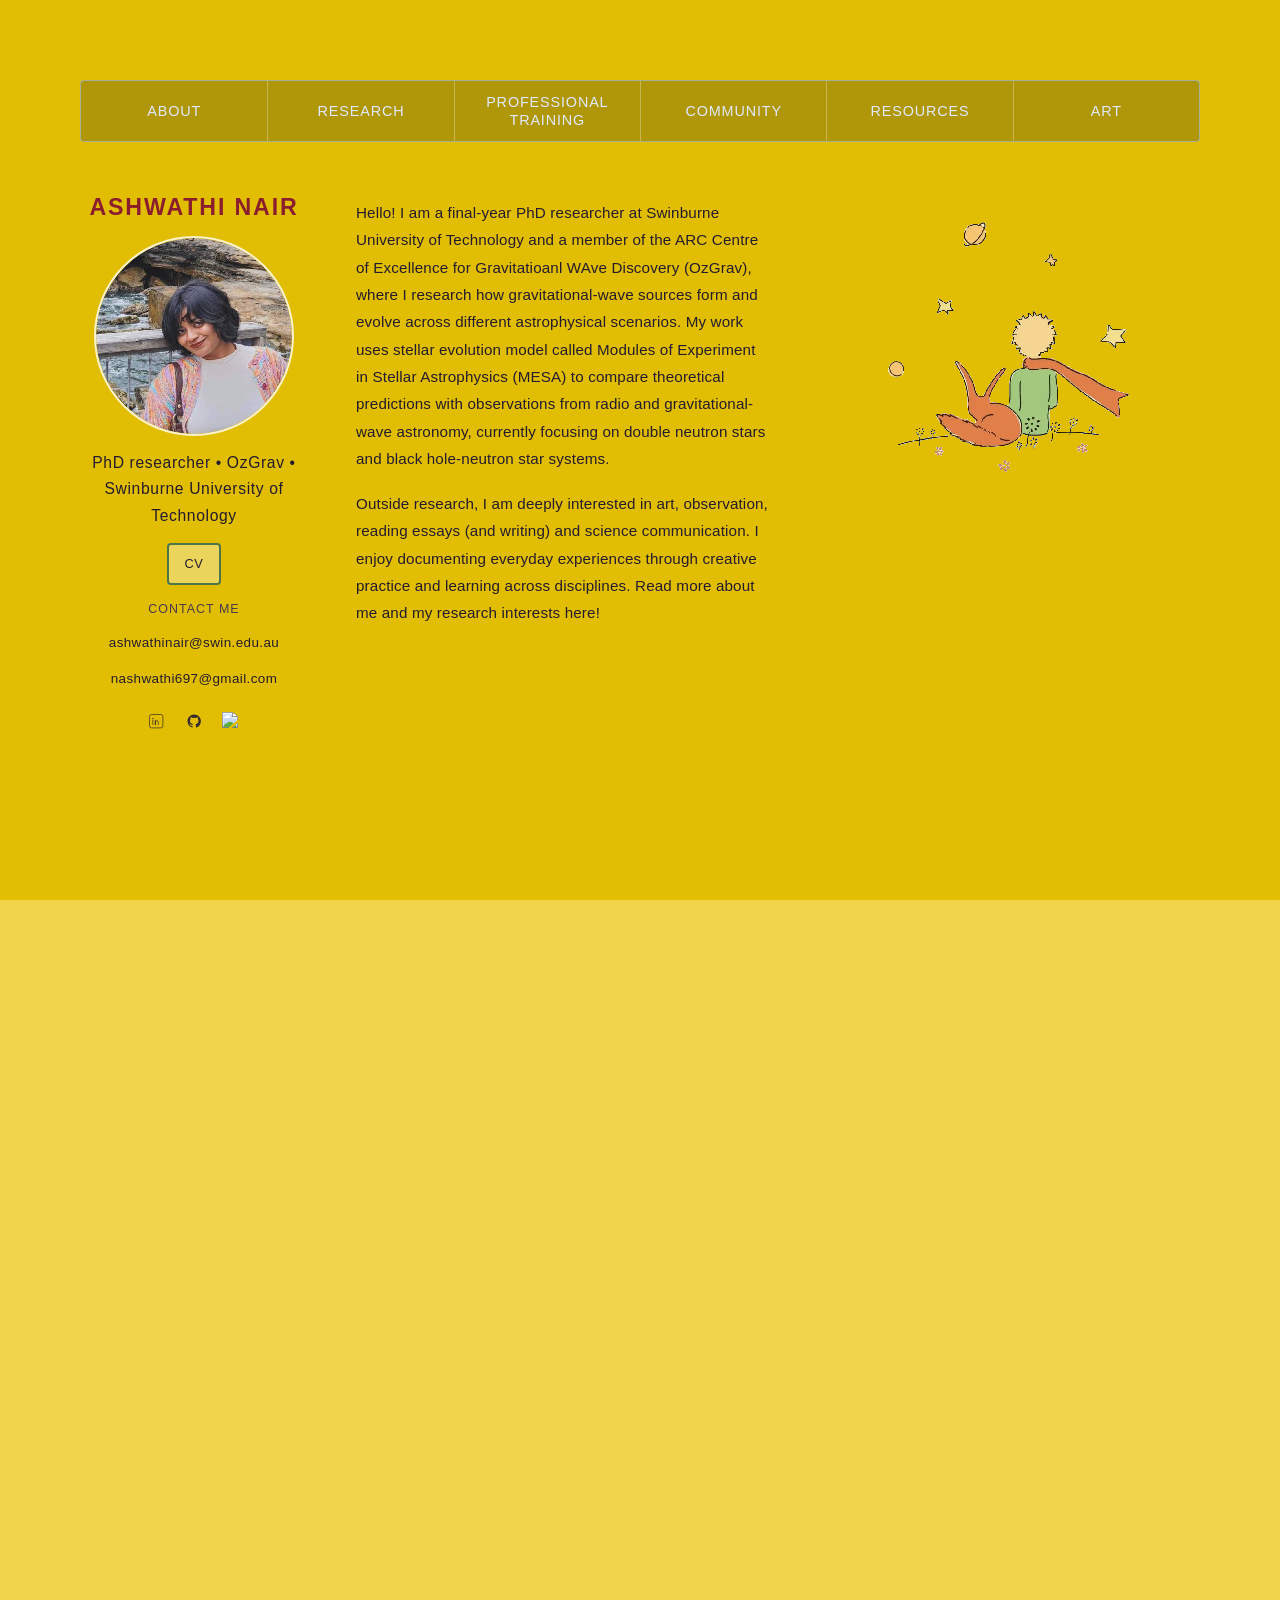
==== commit 39bd5da6: "reduced delay of the background, changed background of little prince" ====
--- a/index.html
+++ b/index.html
@@ -484,7 +484,7 @@
         <div class="art-scroll">
           <section class="art-block">
             <h3>Science Illustrations</h3>
-            <div class="gallery science-gallery">
+            <div class="gallery">
               <button class="gallery-item" type="button" onclick="openLightbox(this, event)"
                 aria-label="Enlarge illustration of OB-type stars and binary evolution">
                 <img src="images/OB-type%20stars.png" alt="Illustration of OB-type stars and binary evolution" />
--- a/assets/css/main.css
+++ b/assets/css/main.css
@@ -2480,7 +2480,8 @@
 	margin-left: auto;
 }
 
-.community-block:first-of-type .gallery {
+.community-block:first-of-type .gallery,
+.art-block .gallery {
 	width: 80%;
 	max-width: 44rem;
 }
@@ -2717,24 +2718,6 @@
 	border-radius: 0;
 	background: transparent !important;
 	box-shadow: none !important;
-}
-
-.science-gallery .gallery-item {
-	aspect-ratio: 4 / 3;
-	overflow: hidden;
-	display: grid;
-	place-items: center;
-	padding: 0;
-	border: 0 !important;
-	border-radius: 0;
-	background: transparent !important;
-}
-
-.science-gallery .gallery-item img {
-	width: 100%;
-	height: 100%;
-	aspect-ratio: auto;
-	object-fit: contain;
 }
 
 .art-caption {
@@ -2809,10 +2792,6 @@
 	.gallery {
 		grid-template-columns: repeat(2, minmax(0, 1fr));
 	}
-
-	.science-gallery {
-		grid-template-columns: minmax(0, 1fr);
-	}
 }
 
 /* =============================================
@@ -2841,28 +2820,6 @@
 	justify-content: center;
 	margin: 0 !important;
 	position: relative;
-}
-
-#header .top-nav::before {
-	content: '';
-	position: absolute;
-	top: -0.2rem;
-	left: 50%;
-	transform: translateX(-50%);
-	width: min(74rem, 92vw);
-	height: 2.9rem;
-	pointer-events: none;
-	opacity: 0.9;
-	background:
-		radial-gradient(circle at 10% 55%, rgba(255, 255, 255, 0.9) 0 1px, transparent 1.8px),
-		radial-gradient(circle at 18% 22%, rgba(255, 243, 182, 0.8) 0 1.3px, transparent 2px),
-		radial-gradient(circle at 32% 45%, rgba(255, 255, 255, 0.7) 0 1px, transparent 1.8px),
-		radial-gradient(circle at 48% 18%, rgba(255, 255, 255, 0.85) 0 1.2px, transparent 2px),
-		radial-gradient(circle at 68% 62%, rgba(255, 255, 255, 0.8) 0 1px, transparent 1.8px),
-		radial-gradient(circle at 84% 30%, rgba(255, 233, 168, 0.8) 0 1.2px, transparent 2px),
-		linear-gradient(120deg, transparent 0%, rgba(99, 124, 198, 0.18) 38%, rgba(236, 210, 120, 0.25) 48%, rgba(124, 157, 226, 0.18) 66%, transparent 100%);
-	background-repeat: no-repeat;
-	filter: blur(0.15px);
 }
 
 #header .top-nav ul {
@@ -2877,7 +2834,7 @@
 	border-radius: 4px;
 	width: min(100%, 74rem);
 	background: rgba(8, 17, 34, 0.22);
-	box-shadow: 0 0 0 1px rgba(255, 255, 255, 0.05) inset;
+	box-shadow: none;
 }
 
 #header .top-nav ul li {
@@ -2891,6 +2848,14 @@
 
 #header .top-nav ul li:first-child {
 	border-left: 0 !important;
+}
+
+#header .top-nav.use-middle:after {
+	display: none;
+}
+
+#header .top-nav.use-middle ul li.is-middle {
+	border-left: solid 1px rgba(255, 255, 255, 0.3) !important;
 }
 
 #header .top-nav ul li a {
@@ -2911,7 +2876,7 @@
 	white-space: normal;
 	color: #dfe9ff;
 	border-bottom: 0 !important;
-	text-shadow: 0 1px 2px rgba(0, 0, 0, 0.3);
+	text-shadow: none;
 }
 
 #header .top-nav a:hover,
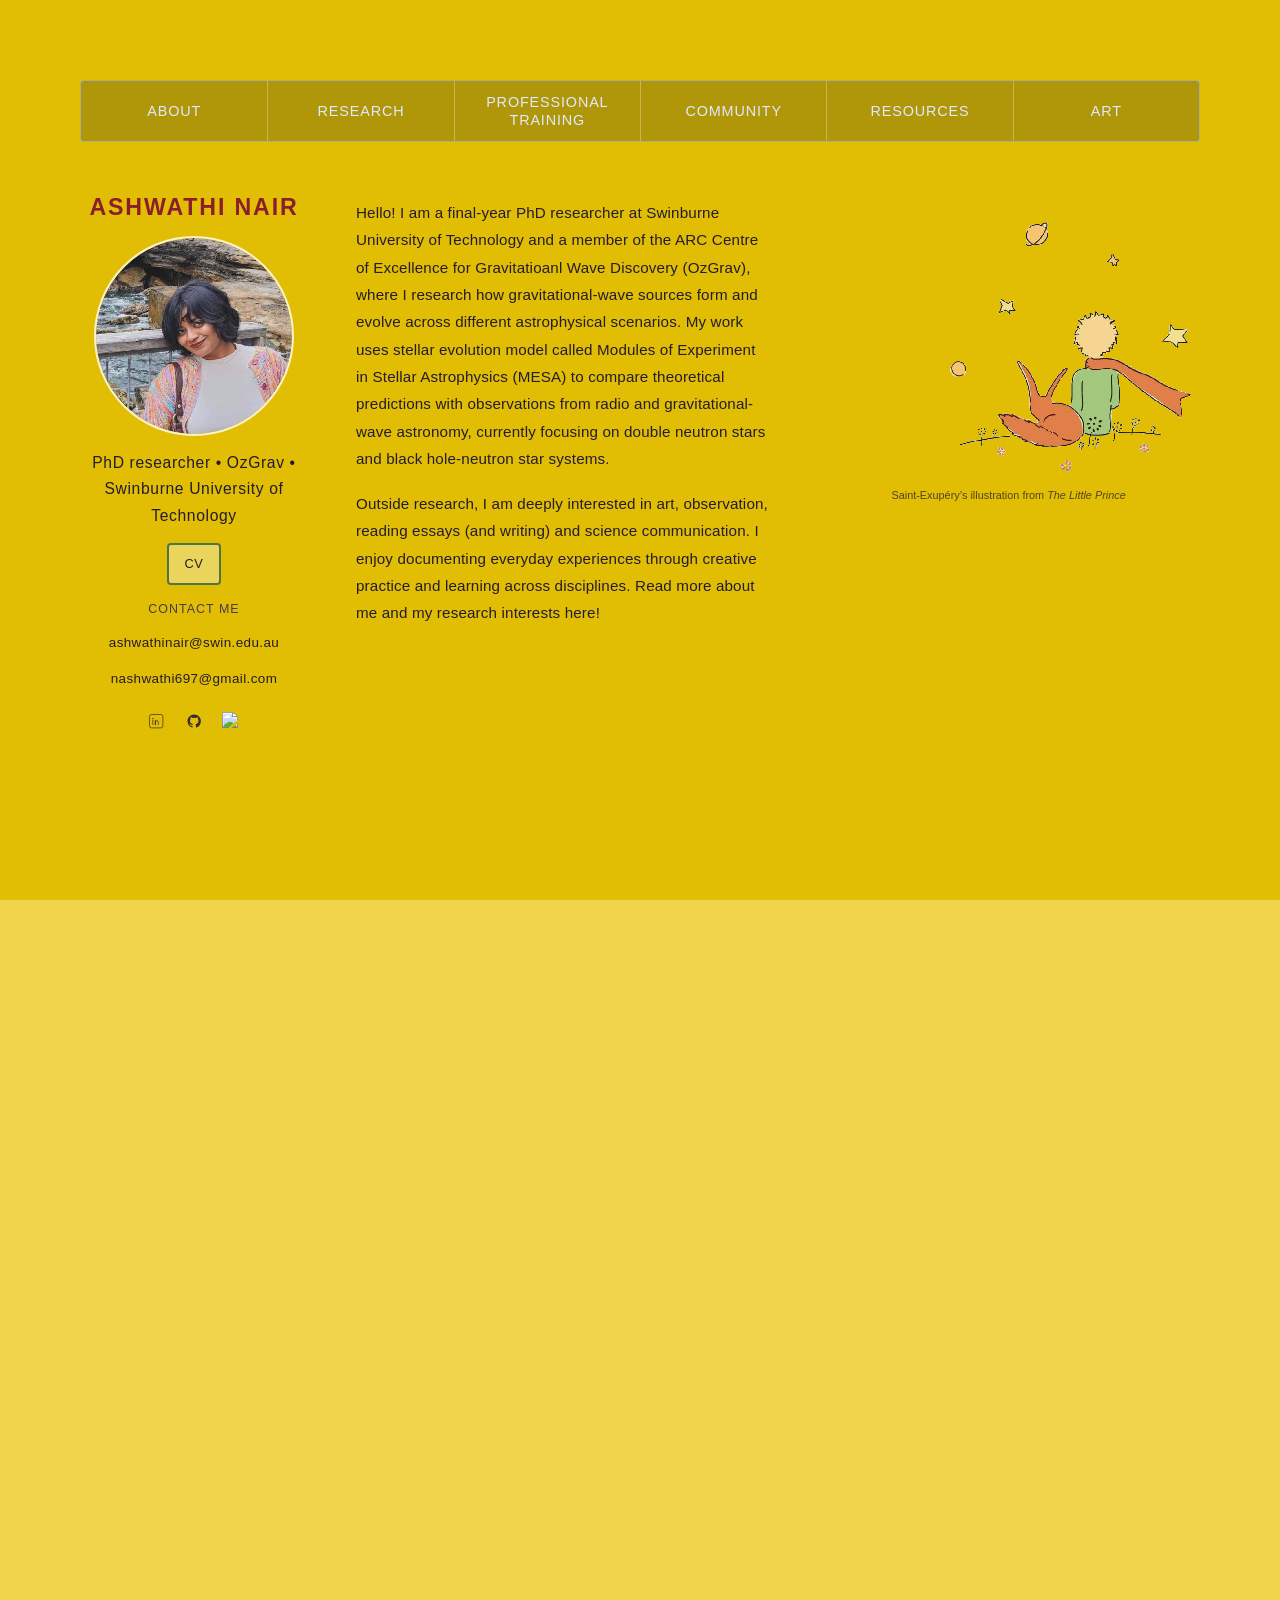
==== commit aa288bf3: "removed the box around cross sign" ====
--- a/index.html
+++ b/index.html
@@ -89,10 +89,11 @@
 
           <section class="landing-about">
             <p>
-              Hello! I am a final-year PhD researcher at Swinburne University of Technology and a member of the ARC Centre 
-              of Excellence for Gravitatioanl WAve Discovery (OzGrav),
+              Hello! I am a final-year PhD researcher at Swinburne University of Technology and a member of the ARC
+              Centre of Excellence for Gravitatioanl Wave Discovery (OzGrav),
               where I research how gravitational-wave sources form and evolve across different astrophysical scenarios.
-              My work uses stellar evolution model called Modules of Experiment in Stellar Astrophysics (MESA) to compare theoretical 
+              My work uses stellar evolution model called Modules of Experiment in Stellar Astrophysics (MESA) to
+              compare theoretical
               predictions with observations from radio
               and gravitational-wave astronomy, currently focusing on double neutron stars and black hole-neutron star
               systems.
@@ -111,7 +112,10 @@
       <!-- RIGHT: illustration -->
       <div class="landing-right">
         <div class="illus-panel">
-          <img src="images/petit-prince-une_orig.png" alt="Illustration from The Little Prince" />
+          <figure class="landing-illustration">
+            <img src="images/petit-prince-une_orig.png" alt="Illustration from The Little Prince" />
+            <figcaption>Saint-Exupéry’s illustration from <em>The Little Prince</em></figcaption>
+          </figure>
         </div>
       </div>
 
@@ -129,39 +133,35 @@
       <!-- RESEARCH -->
       <article id="research" aria-labelledby="research-title" tabindex="-1">
         <h2 id="research-title" class="major">Research</h2>
-        <p>My research focuses on stellar astrophysics, binary evolution, and gravitational wave sources.</p>
-        <div class="proj-grid">
-          <button class="proj-card" type="button" onclick="openDetail(this)"
-            aria-label="Read more about Formation of Double Neutron Stars"
-            data-title="Formation of Double Neutron Stars"
-            data-detail-html="Full description of your DNS formation research goes here.">
-            <div class="proj-body">
-              <div class="proj-thumb" style="background-image: url('images/Astronomy.jpg');" role="img"
-                aria-label="Astronomy image"></div>
-              <p class="proj-name proj-name-long">Formation of<br />Double Neutron Stars</p>
-              <span class="read-more">read more →</span>
-            </div>
-          </button>
-          <button class="proj-card" type="button" onclick="openDetail(this)"
-            aria-label="Read more about Formation of Black Hole-Neutron Stars"
-            data-title="Formation of Black Hole-Neutron Stars" data-detail-html="coming soon!">
-            <div class="proj-body">
-              <div class="proj-thumb" style="background-image: url('images/Astronomy.jpg');" role="img"
-                aria-label="Astronomy image"></div>
-              <p class="proj-name proj-name-long">Formation of<br />Black Hole-Neutron Stars</p>
-              <span class="read-more">read more →</span>
-            </div>
-          </button>
-          <button class="proj-card" type="button" onclick="openDetail(this)"
-            aria-label="Read more about Double White Dwarfs" data-title="Double White Dwarfs"
-            data-detail-html="coming soon!">
-            <div class="proj-body">
-              <div class="proj-thumb" style="background-image: url('images/Astronomy.jpg');" role="img"
-                aria-label="Astronomy image"></div>
-              <p class="proj-name">Double White Dwarfs</p>
-              <span class="read-more">read more →</span>
-            </div>
-          </button>
+        <div class="research-content">
+          <div class="research-projects">
+            <p>My research focuses on stellar astrophysics, binary evolution, and gravitational wave sources.</p>
+            <div class="proj-grid">
+              <button class="proj-card" type="button" onclick="openDetail(this)"
+                aria-label="Read more about Formation of Double Neutron Stars"
+                data-title="Formation of Double Neutron Stars"
+                data-detail-html="Full description of your DNS formation research goes here.">
+                <div class="proj-body">
+                  <div class="proj-thumb" style="background-image: url('images/Astronomy.jpg');" role="img"
+                    aria-label="Astronomy image"></div>
+                  <p class="proj-name proj-name-long">Formation of<br />Double Neutron Stars</p>
+                  <span class="read-more">read more →</span>
+                </div>
+              </button>
+              <button class="proj-card" type="button" onclick="openDetail(this)"
+                aria-label="Read more about Formation of Black Hole-Neutron Stars"
+                data-title="Formation of Black Hole-Neutron Stars" data-detail-html="coming soon!">
+                <div class="proj-body">
+                  <div class="proj-thumb" style="background-image: url('images/Astronomy.jpg');" role="img"
+                    aria-label="Astronomy image"></div>
+                  <p class="proj-name proj-name-long">Formation of<br />Black Hole-Neutron Stars</p>
+                  <span class="read-more">read more →</span>
+                </div>
+              </button>
+            </div>
+          </div>
+          <img class="research-illustration" src="images/the_little_prince_research.png"
+            alt="The Little Prince standing among the stars" />
         </div>
 
         <section class="presentation-section publications-section project-extras" aria-labelledby="publications-title">
--- a/assets/css/main.css
+++ b/assets/css/main.css
@@ -1706,16 +1706,27 @@
 }
 
 #main article .close {
+	appearance: none;
 	display: block;
 	position: absolute;
 	top: 0;
 	right: 0;
 	width: 3rem;
 	height: 3rem;
+	padding: 0;
+	border: 0 !important;
+	border-radius: 0;
+	background: transparent !important;
+	box-shadow: none !important;
 	cursor: pointer;
 	text-indent: 4rem;
 	overflow: hidden;
 	white-space: nowrap;
+}
+
+#main article .close:hover,
+#main article .close:active {
+	background: transparent !important;
 }
 
 #main article .close:before {
@@ -1913,9 +1924,44 @@
 
 .proj-grid {
 	display: grid;
-	grid-template-columns: repeat(3, 1fr);
+	grid-template-columns: repeat(2, minmax(0, 1fr));
 	gap: 1rem;
-	margin-top: 1.5rem;
+	max-width: 40rem;
+	margin-top: 1rem;
+}
+
+.research-content {
+	display: grid;
+	grid-template-columns: minmax(0, 40rem) minmax(12rem, 16rem);
+	align-items: start;
+	justify-content: space-between;
+	gap: 2rem;
+}
+
+.research-projects > p {
+	margin-bottom: 0;
+}
+
+.research-illustration {
+	display: block;
+	width: 100%;
+	height: auto;
+	max-height: 24rem;
+	object-fit: contain;
+	justify-self: center;
+	border: 0;
+	background: transparent;
+}
+
+@media screen and (max-width: 736px) {
+	.research-content {
+		grid-template-columns: minmax(0, 1fr);
+	}
+
+	.research-illustration {
+		width: min(100%, 16rem);
+		justify-self: start;
+	}
 }
 
 .proj-card {
@@ -3080,11 +3126,26 @@
 	width: 100%;
 }
 
+.landing-illustration {
+	width: 100%;
+	margin: 0;
+	text-align: center;
+}
+
 .landing-right .illus-panel img {
+	display: block;
 	width: 130%;
 	max-width: 34rem;
 	height: auto;
 	animation: none;
+	margin: 0 auto;
+}
+
+.landing-illustration figcaption {
+	margin-top: 0.4rem;
+	font-size: 0.68rem;
+	line-height: 1.4;
+	color: rgba(36, 27, 47, 0.75);
 }
 
 /* ---- About Me: always visible on the landing page ---- */
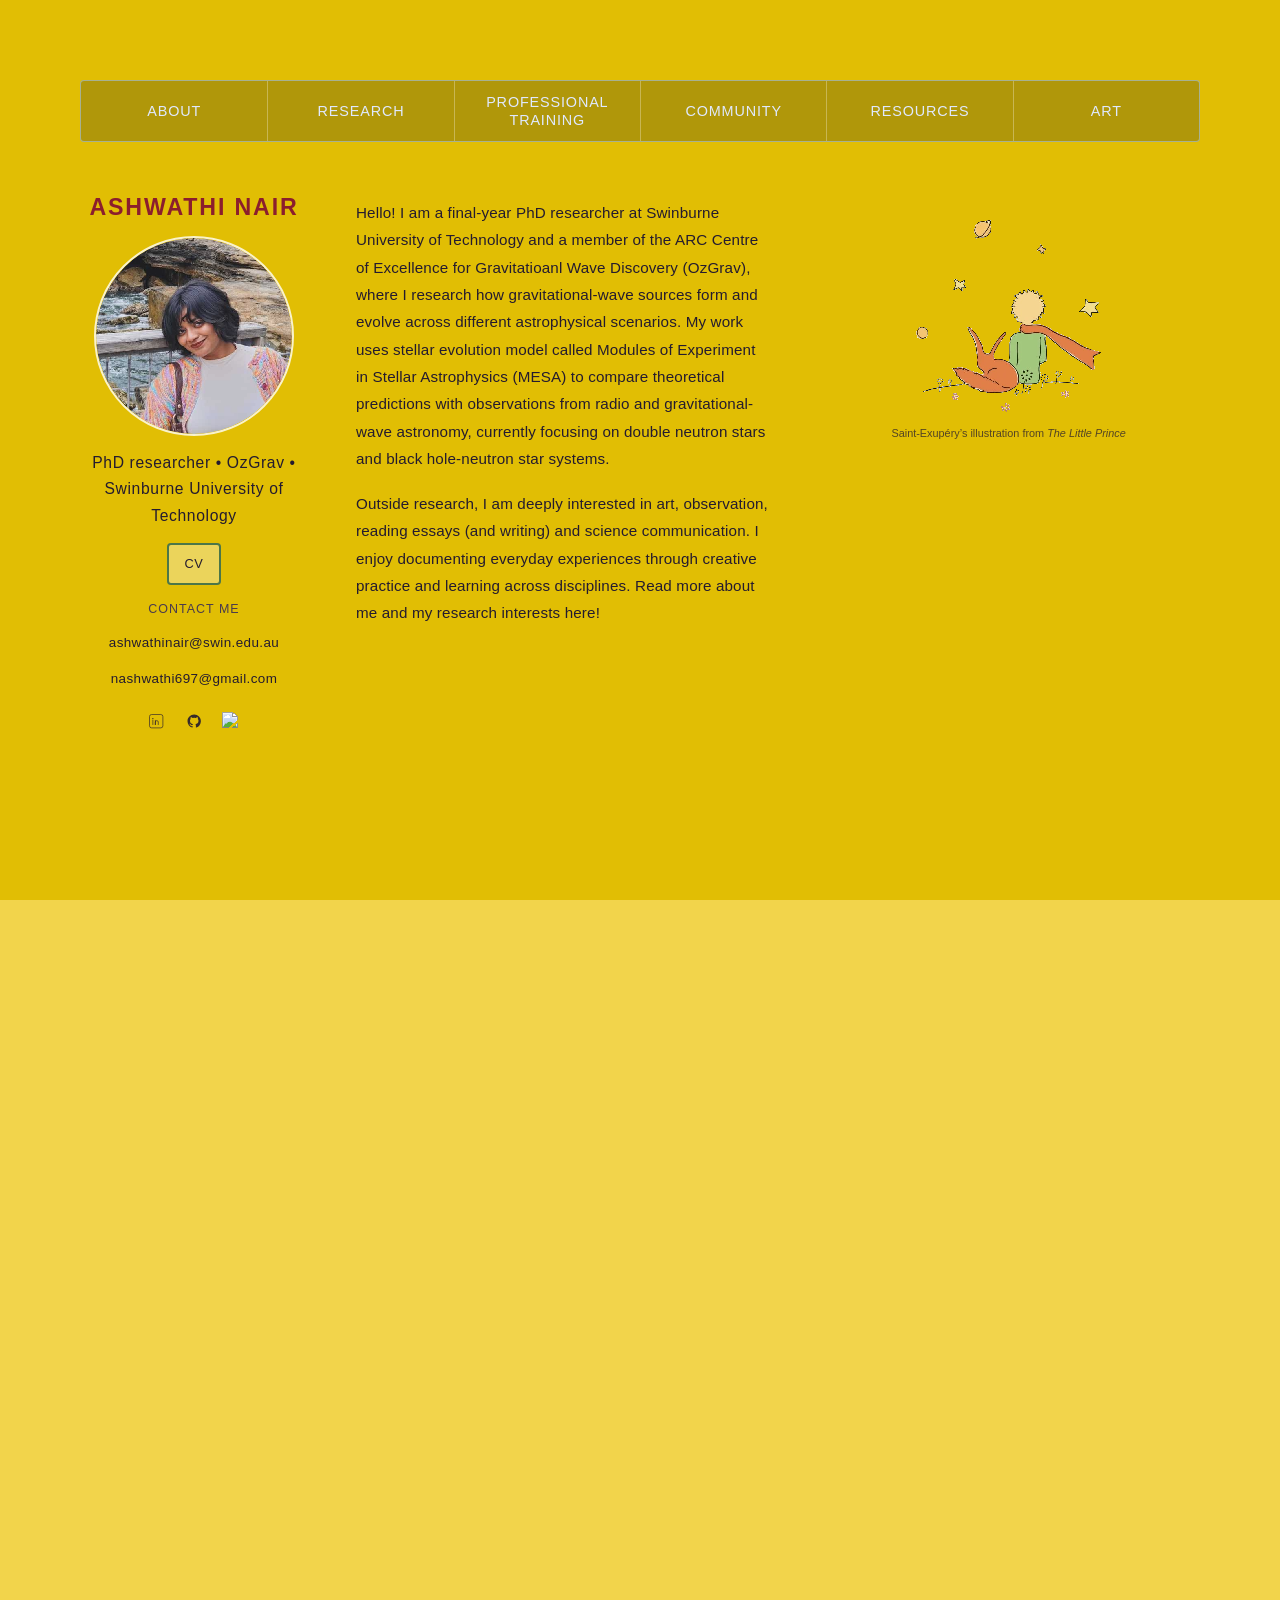
==== commit df2aae64: "change research placeholder" ====
--- a/index.html
+++ b/index.html
@@ -139,8 +139,7 @@
             <div class="proj-grid">
               <button class="proj-card" type="button" onclick="openDetail(this)"
                 aria-label="Read more about Formation of Double Neutron Stars"
-                data-title="Formation of Double Neutron Stars"
-                data-detail-html="Full description of your DNS formation research goes here.">
+                data-title="Formation of Double Neutron Stars" data-detail-html="Coming soon.">
                 <div class="proj-body">
                   <div class="proj-thumb" style="background-image: url('images/Astronomy.jpg');" role="img"
                     aria-label="Astronomy image"></div>
--- a/assets/css/main.css
+++ b/assets/css/main.css
@@ -3127,15 +3127,16 @@
 }
 
 .landing-illustration {
-	width: 100%;
+	width: 130%;
+	max-width: 34rem;
 	margin: 0;
 	text-align: center;
 }
 
 .landing-right .illus-panel img {
 	display: block;
-	width: 130%;
-	max-width: 34rem;
+	width: 100%;
+	max-width: 100%;
 	height: auto;
 	animation: none;
 	margin: 0 auto;
@@ -3189,7 +3190,7 @@
 		width: 100%;
 	}
 
-	.landing-right .illus-panel img {
+	.landing-illustration {
 		width: 100%;
 		max-width: 100%;
 	}
